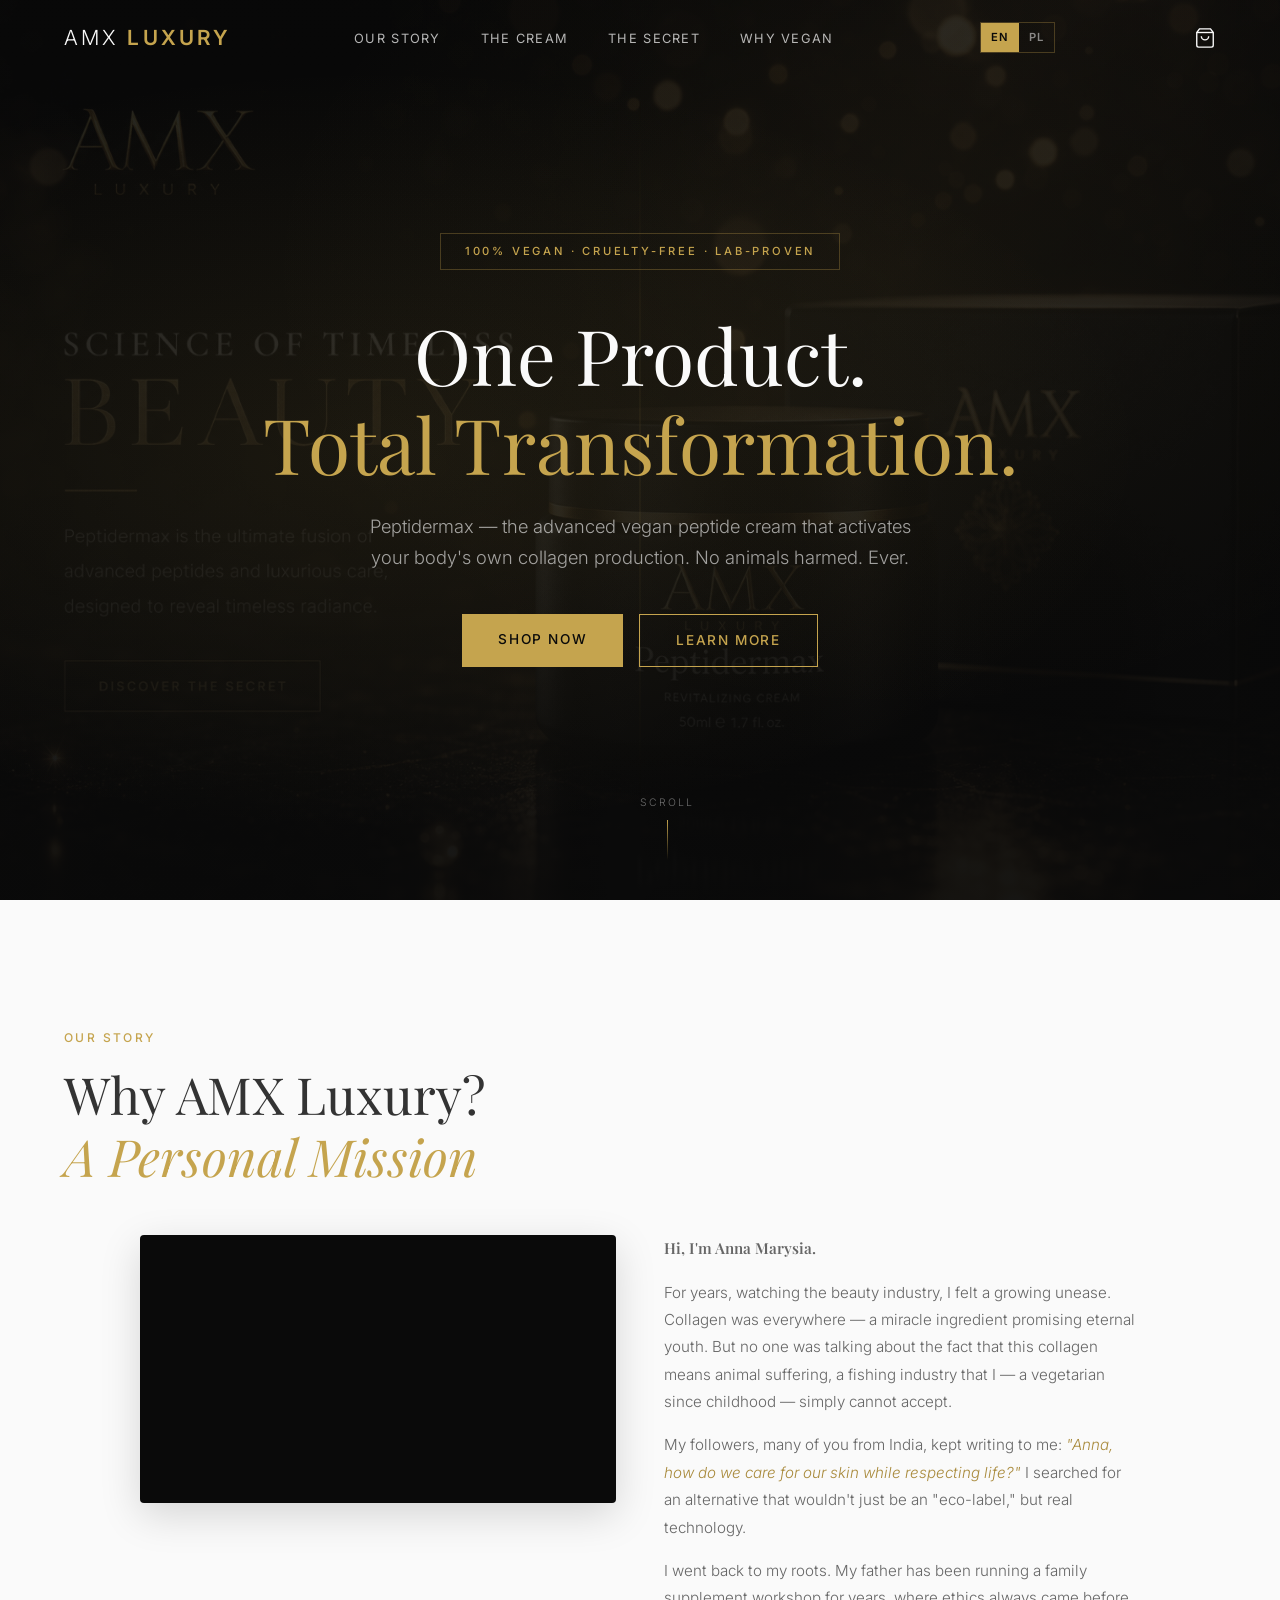
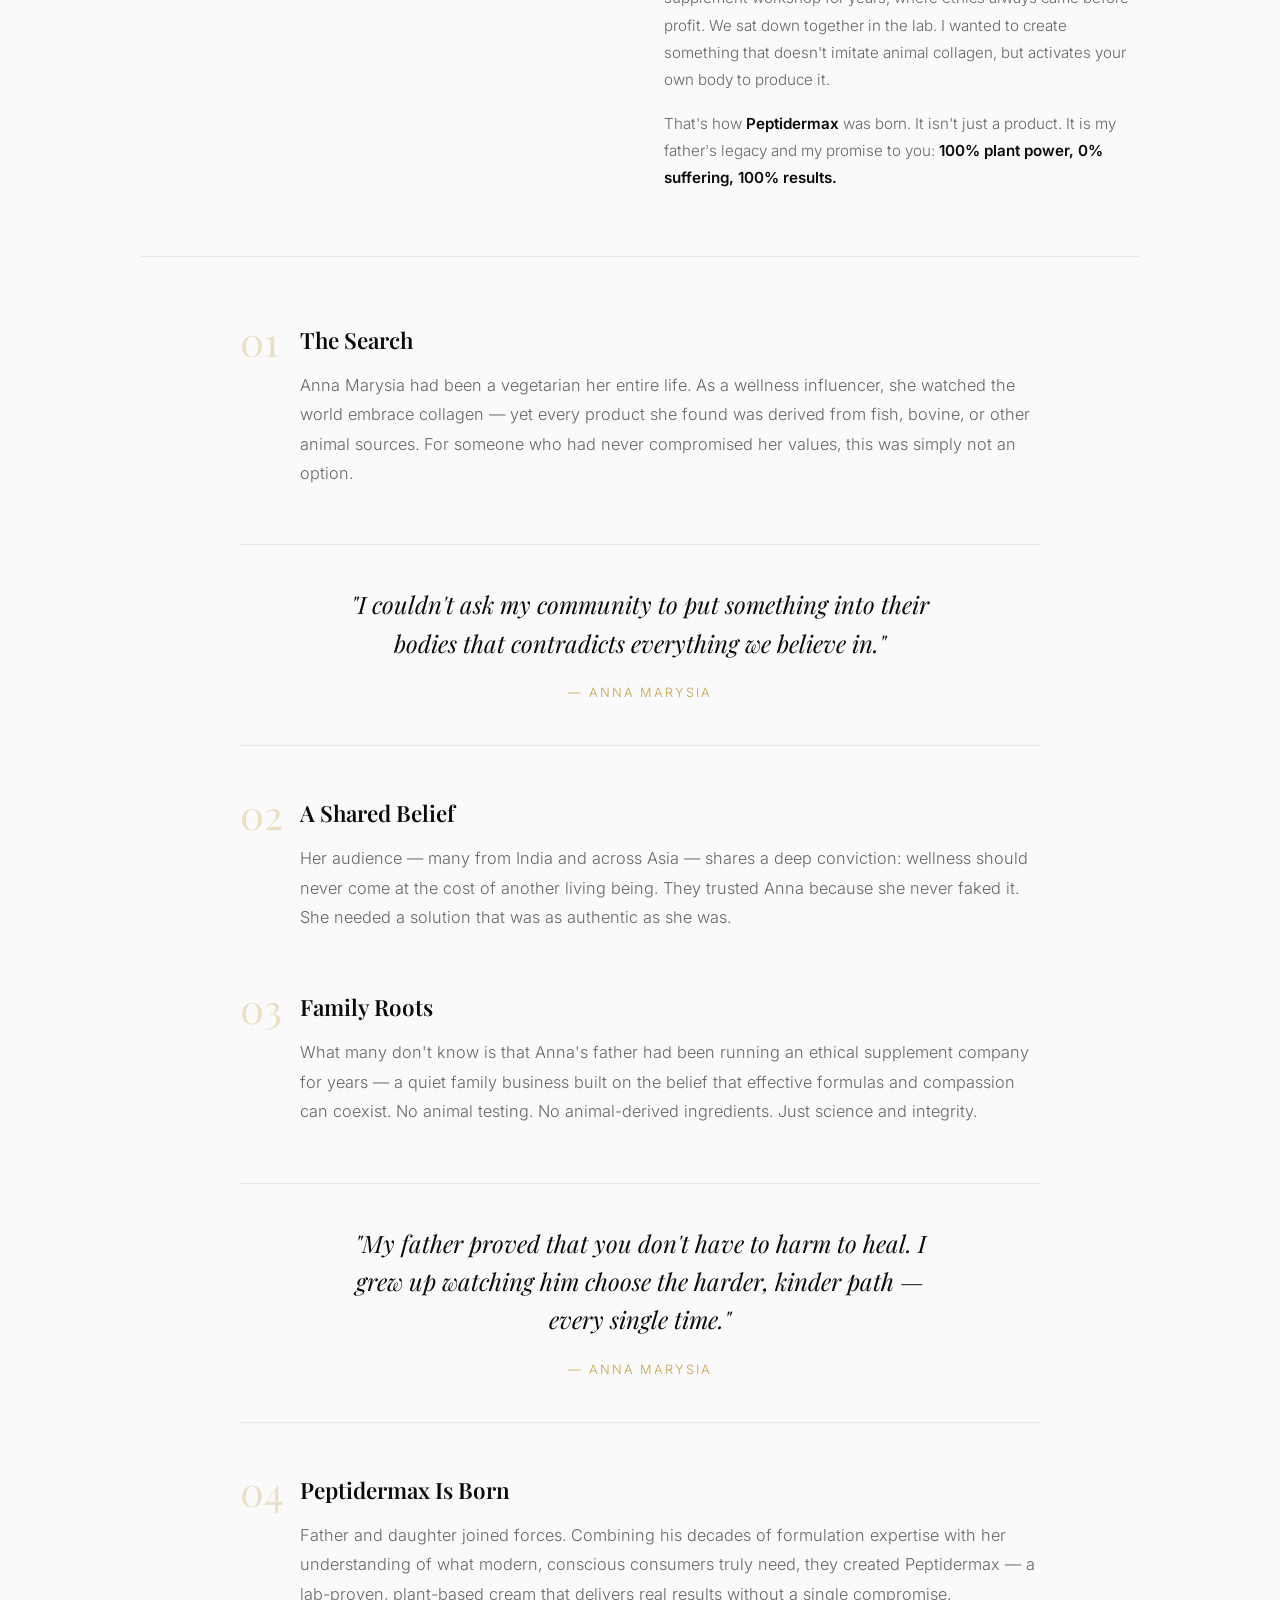
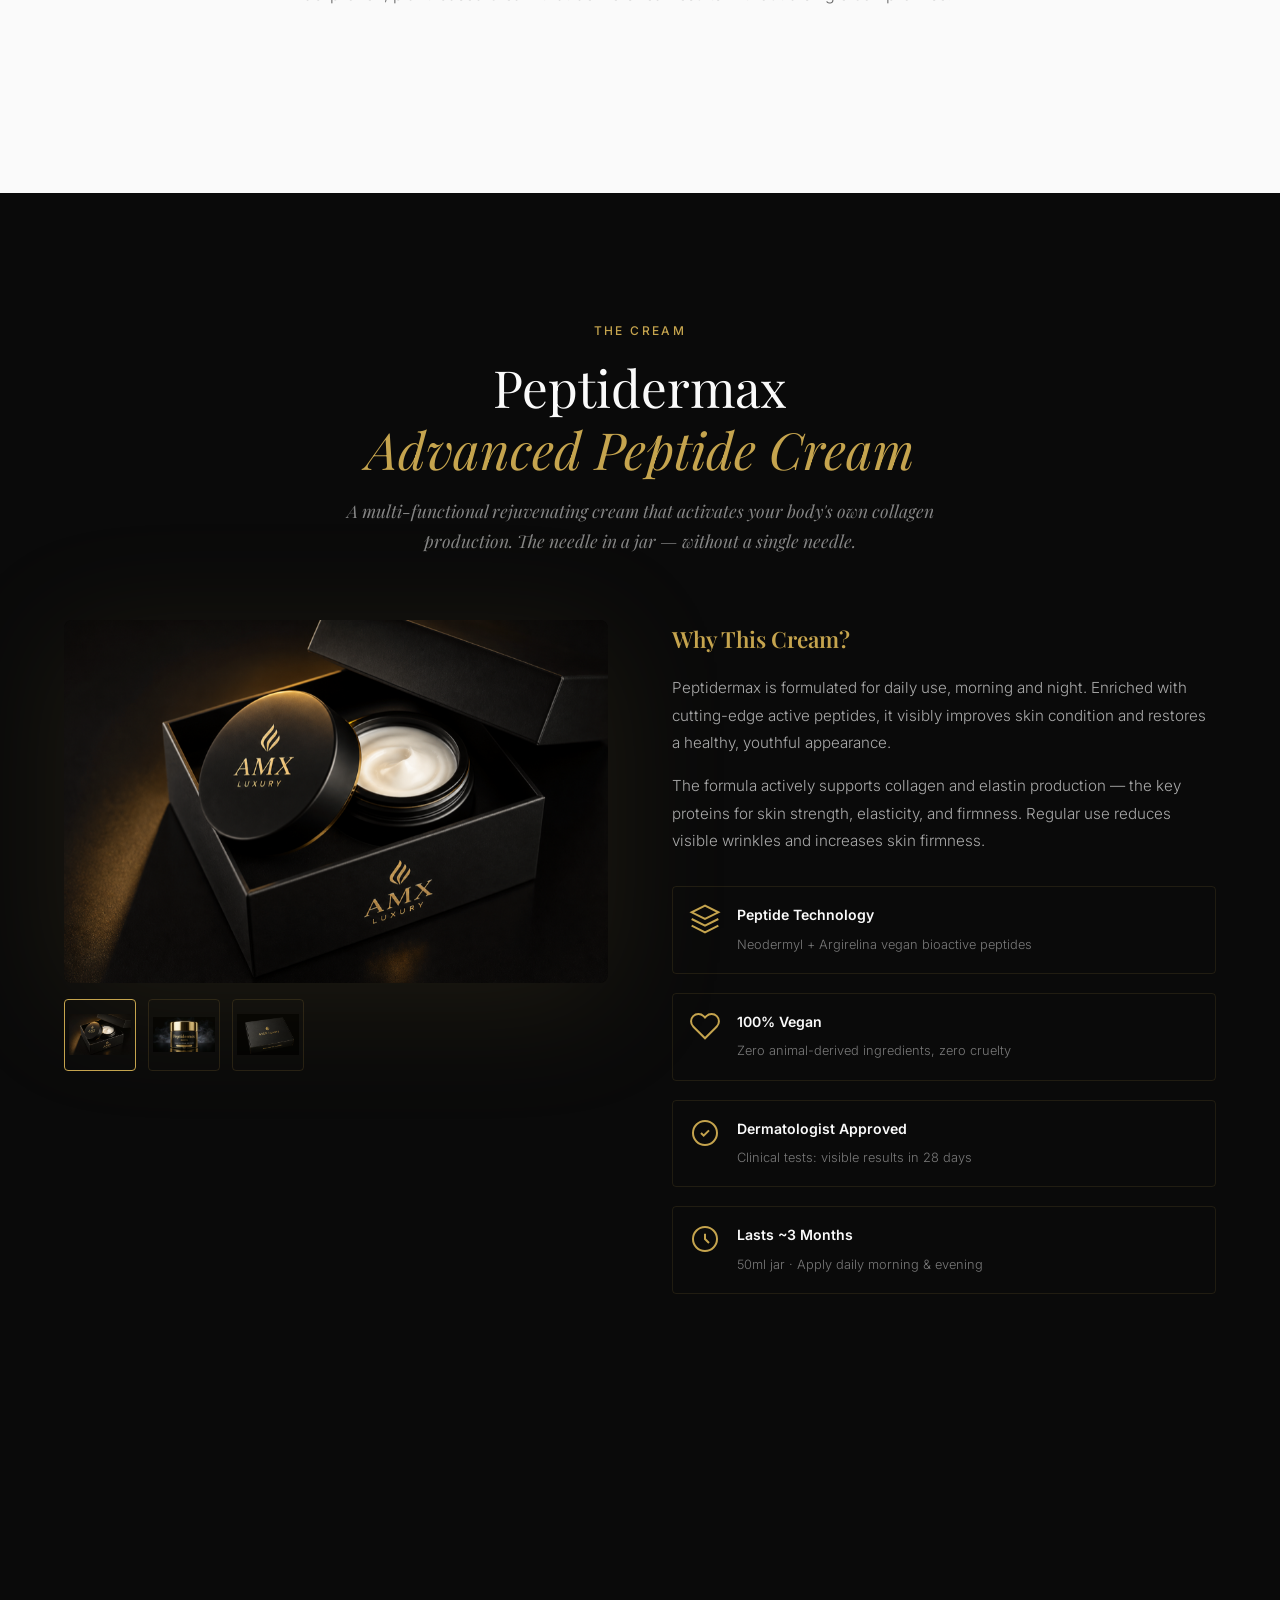
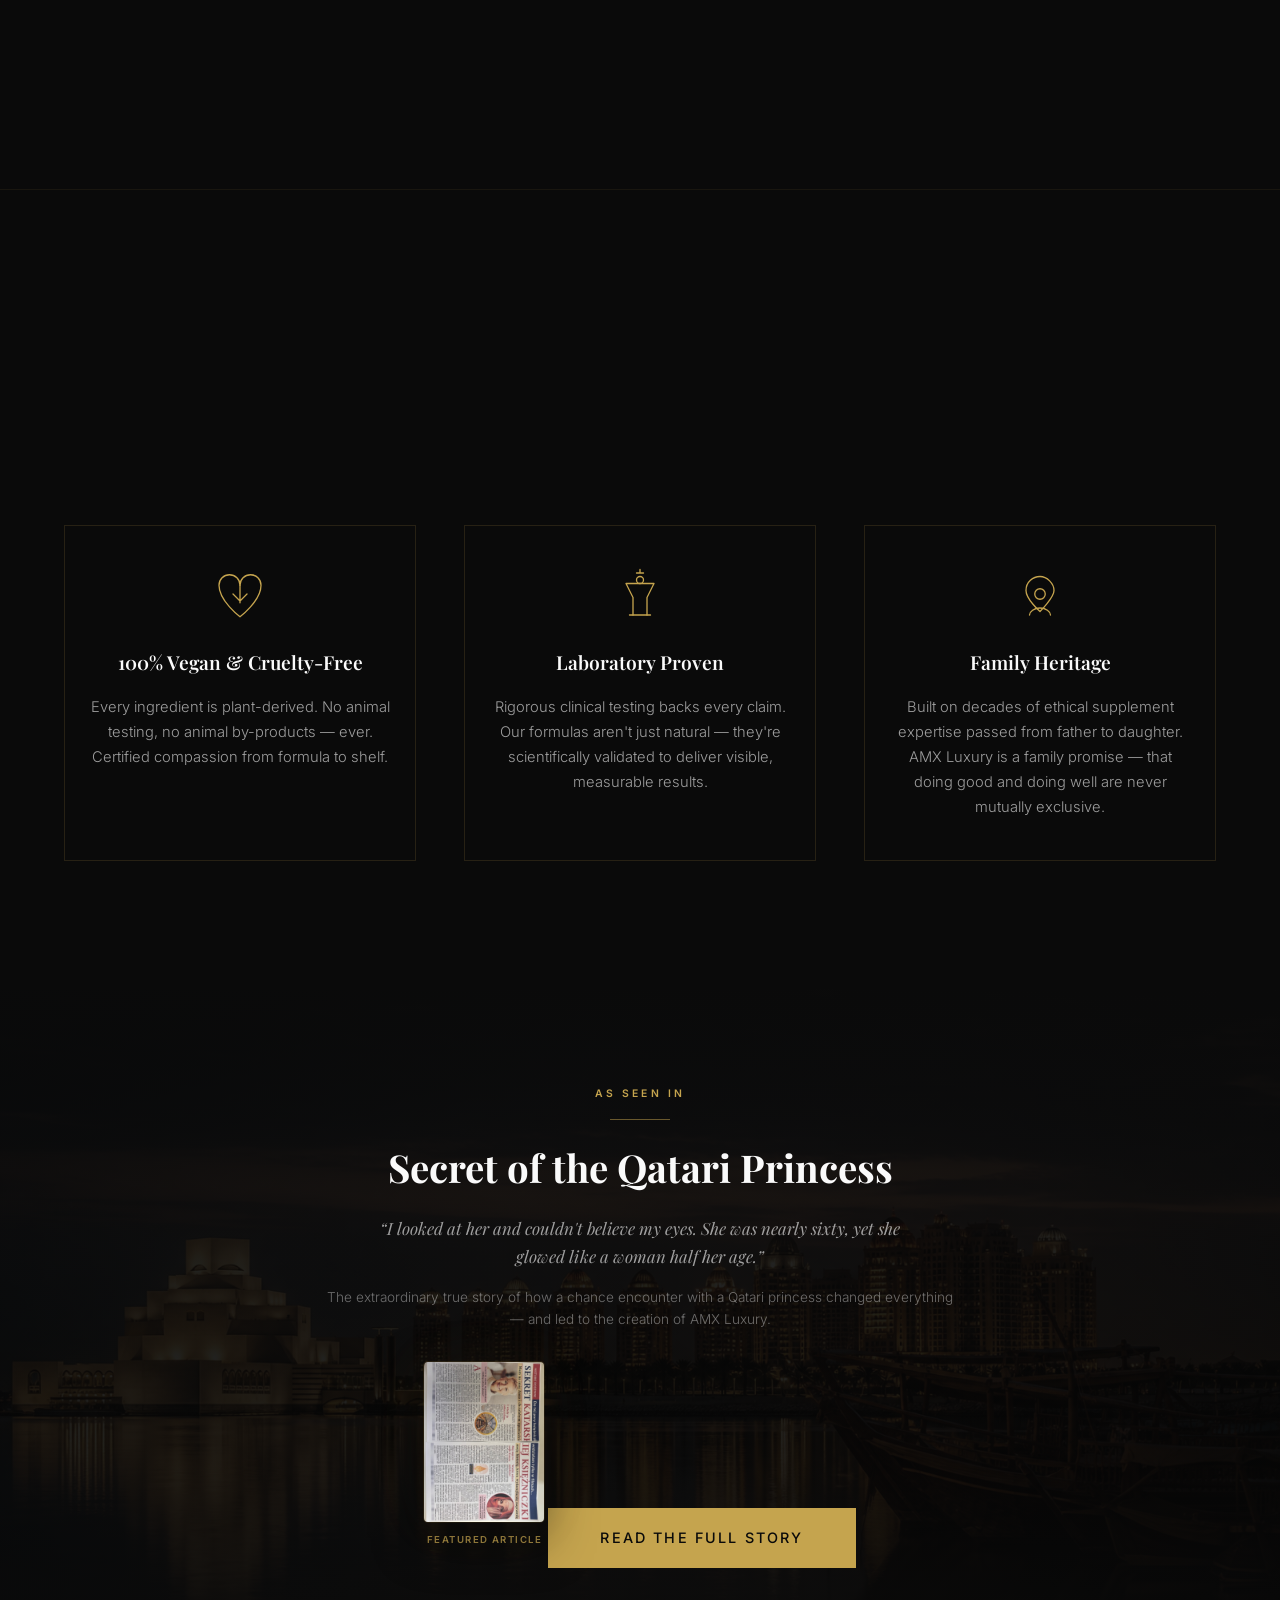
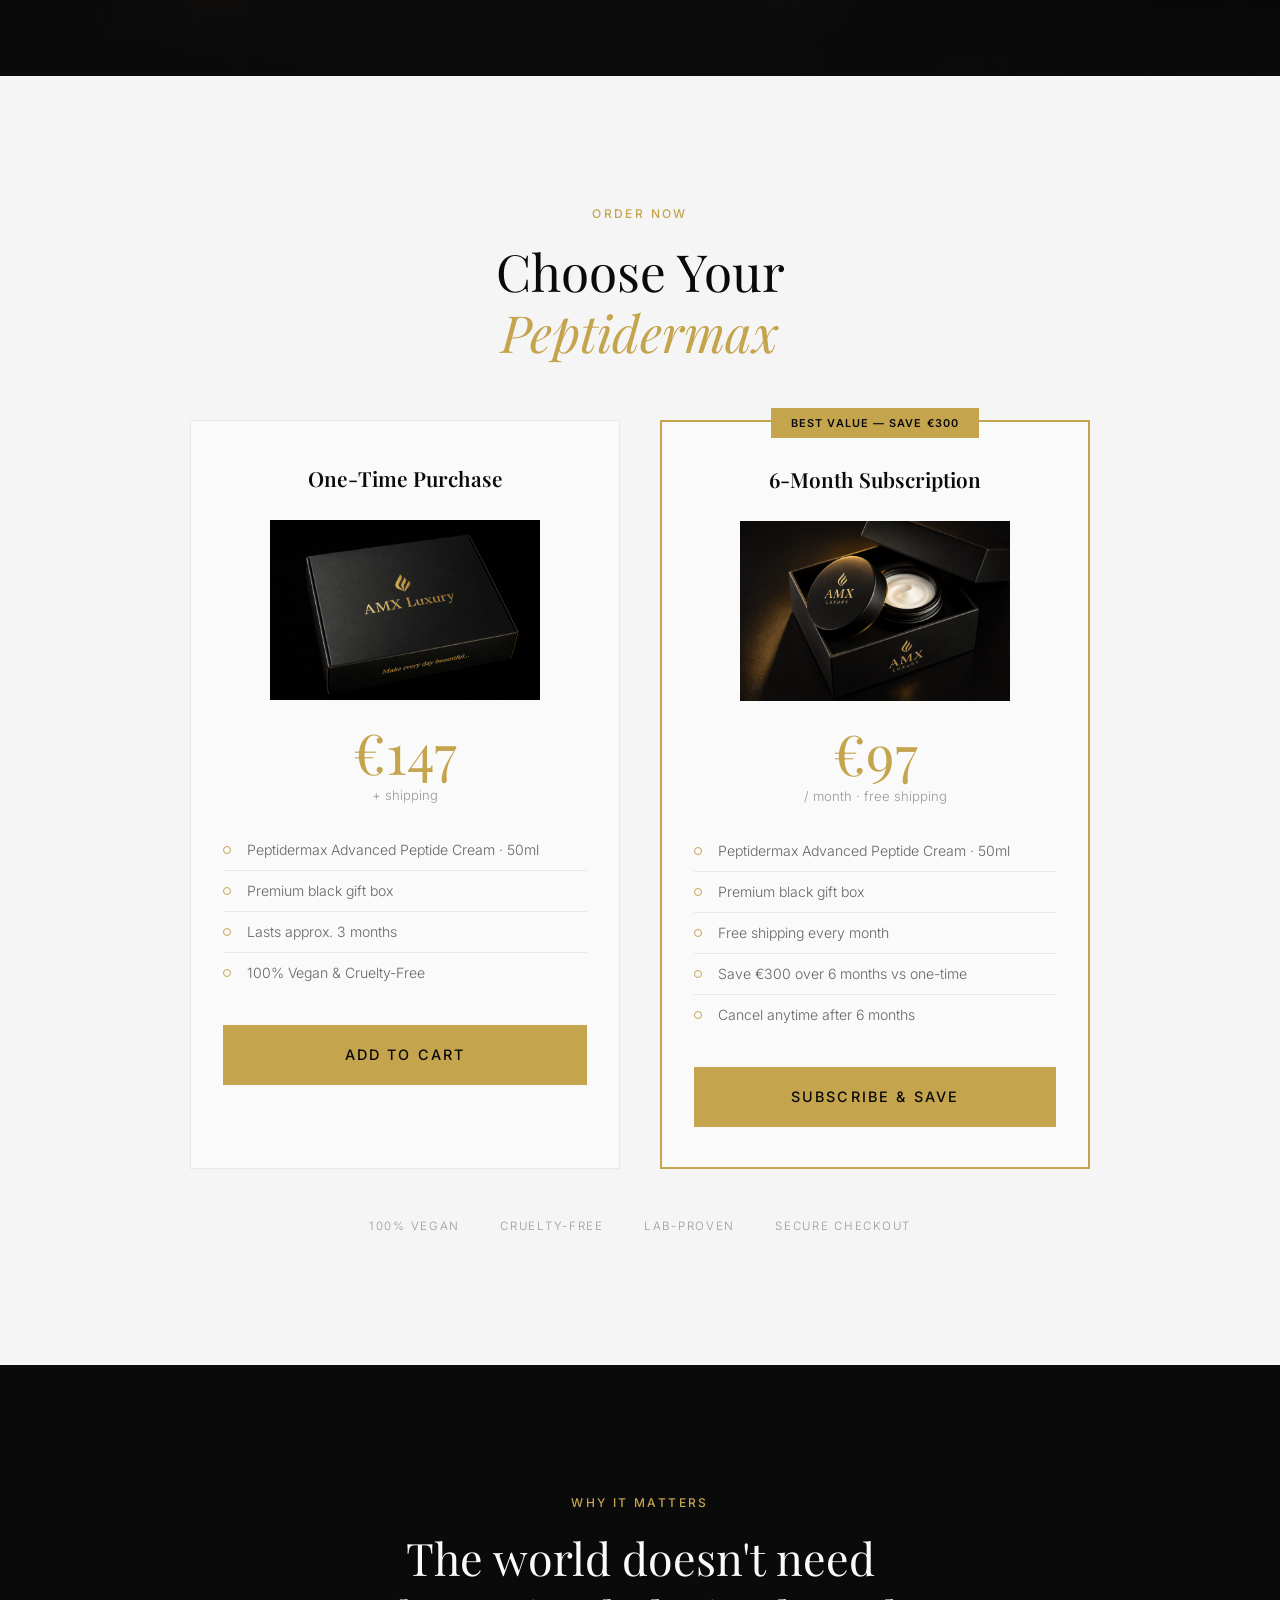
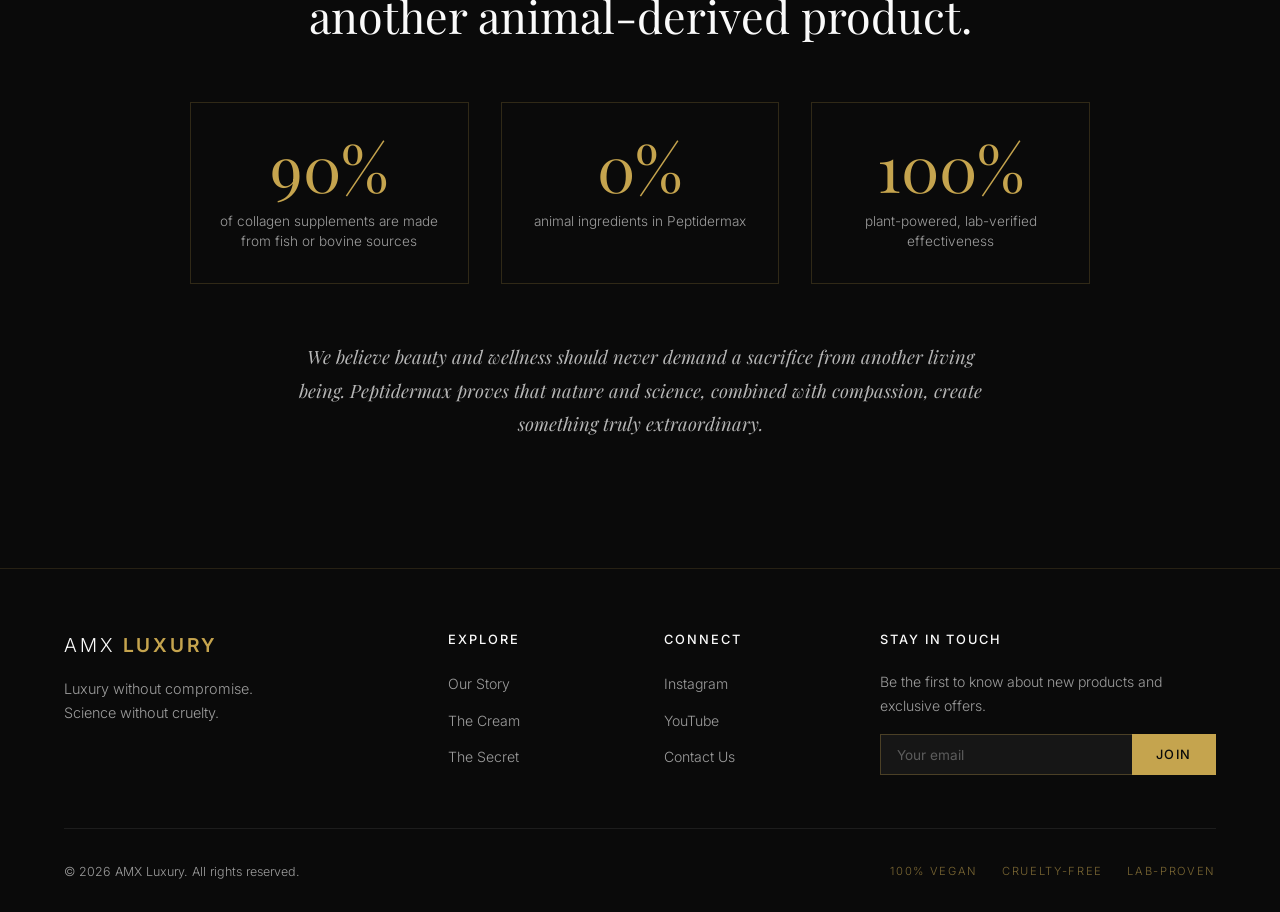
==== index.html @ e995f3c3 "Initial single-product AMX Luxury site (Peptidermax cream) Focused landing page for one unisex produ" ====
<!DOCTYPE html>
<html lang="en">
<head>
  <meta charset="UTF-8">
  <meta name="viewport" content="width=device-width, initial-scale=1.0">
  <title>AMX Luxury — Peptidermax Advanced Peptide Cream</title>
  <meta name="description" content="AMX Luxury Peptidermax: lab-proven vegan peptide cream. One product, total transformation. 100% plant power, 0% suffering.">

  <link rel="icon" type="image/png" sizes="32x32" href="images/favicon-32.png">
  <link rel="icon" type="image/png" sizes="180x180" href="images/favicon.png">
  <link rel="apple-touch-icon" sizes="180x180" href="images/favicon.png">

  <meta property="og:type" content="website">
  <meta property="og:title" content="AMX Luxury — Peptidermax Advanced Peptide Cream">
  <meta property="og:description" content="One product. Total transformation. 100% plant-powered peptide cream — born from ethics, perfected by science.">
  <meta property="og:image" content="https://science108.github.io/amx_cream/images/og-image.jpg">
  <meta property="og:image:type" content="image/jpeg">
  <meta property="og:image:width" content="1200">
  <meta property="og:image:height" content="630">
  <meta property="og:url" content="https://science108.github.io/amx_cream/">
  <meta property="og:site_name" content="AMX Luxury">

  <meta name="twitter:card" content="summary_large_image">
  <meta name="twitter:title" content="AMX Luxury — Peptidermax Advanced Peptide Cream">
  <meta name="twitter:description" content="One product. Total transformation. 100% plant-powered peptide cream.">
  <meta name="twitter:image" content="https://science108.github.io/amx_cream/images/og-image.jpg">

  <link rel="preconnect" href="https://fonts.googleapis.com">
  <link rel="preconnect" href="https://fonts.gstatic.com" crossorigin>
  <link href="https://fonts.googleapis.com/css2?family=Playfair+Display:ital,wght@0,400;0,600;0,700;1,400;1,600&family=Inter:wght@300;400;500;600&display=swap" rel="stylesheet">
  <link rel="stylesheet" href="css/style.css">
  <link rel="stylesheet" href="css/animations.css">
  <link rel="stylesheet" href="css/article.css">
  <link rel="stylesheet" href="css/cart.css">
</head>
<body>

  <!-- ========== NAVIGATION ========== -->
  <nav class="nav" id="nav">
    <div class="nav__inner">
      <a href="#hero" class="nav__logo">AMX <span>Luxury</span></a>
      <button class="nav__toggle" id="navToggle" aria-label="Toggle menu">
        <span></span><span></span><span></span>
      </button>
      <ul class="nav__links" id="navLinks">
        <li><a href="#story" data-i18n="nav.story">Our Story</a></li>
        <li><a href="#product" data-i18n="nav.product">The Cream</a></li>
        <li><a href="articles/sekret-katarskiej-ksiezniczki.html" data-i18n="nav.secret">The Secret</a></li>
        <li><a href="#vegan" data-i18n="nav.vegan">Why Vegan</a></li>
      </ul>
      <div class="lang-switch">
        <button class="lang-switch__btn lang-switch__btn--active" data-lang="en">EN</button>
        <button class="lang-switch__btn" data-lang="pl">PL</button>
      </div>
      <button class="nav__cart-btn" aria-label="Cart">
        <svg viewBox="0 0 24 24" fill="none" stroke="currentColor" stroke-width="1.5"><path d="M6 2L3 6v14a2 2 0 0 0 2 2h14a2 2 0 0 0 2-2V6l-3-4z"/><line x1="3" y1="6" x2="21" y2="6"/><path d="M16 10a4 4 0 0 1-8 0"/></svg>
        <span class="nav__cart-count">0</span>
      </button>
    </div>
  </nav>

  <!-- ========== HERO ========== -->
  <section class="hero" id="hero">
    <div class="hero__bg">
      <img src="images/hero-banner.png" alt="Peptidermax cream in luxury black box" class="hero__bg-img">
    </div>
    <div class="hero__content reveal">
      <div class="hero__badge" data-i18n="hero.badge">100% Vegan &middot; Cruelty-Free &middot; Lab-Proven</div>
      <h1 class="hero__title">
        <span class="hero__title-line" data-i18n="hero.title1">One Product.</span>
        <span class="hero__title-line" data-i18n="hero.title2">Total Transformation.</span>
      </h1>
      <p class="hero__subtitle" data-i18n="hero.subtitle">Peptidermax &mdash; the advanced vegan peptide cream that activates your body's own collagen production. No animals harmed. Ever.</p>
      <div class="hero__cta-group">
        <a href="#buy" class="btn btn--gold" data-i18n="hero.cta">Shop Now</a>
        <a href="#product" class="btn btn--outline" data-i18n="hero.cta2">Learn More</a>
      </div>
    </div>
    <div class="hero__scroll">
      <span data-i18n="hero.scroll">Scroll</span>
      <div class="hero__scroll-line"></div>
    </div>
  </section>

  <!-- ========== STORY ========== -->
  <section class="story" id="story">
    <div class="container">
      <div class="section-label reveal" data-i18n="story.label">Our Story</div>
      <h2 class="section-title reveal" data-i18n="story.title">Why AMX Luxury?<br><em>A Personal Mission</em></h2>

      <div class="story__intro reveal">
        <div class="story__video">
          <div class="story__video-wrapper">
            <iframe
              src="https://www.youtube.com/embed/h8e0dtR2c5E"
              title="Anna Marysia — Why AMX Luxury"
              frameborder="0"
              allow="accelerometer; autoplay; clipboard-write; encrypted-media; gyroscope; picture-in-picture"
              allowfullscreen
            ></iframe>
          </div>
        </div>
        <div class="story__intro-text">
          <p class="story__greeting" data-i18n="story.greeting">Hi, I'm Anna Marysia.</p>
          <p data-i18n="story.intro.p1">For years, watching the beauty industry, I felt a growing unease. Collagen was everywhere &mdash; a miracle ingredient promising eternal youth. But no one was talking about the fact that this collagen means animal suffering, a fishing industry that I &mdash; a vegetarian since childhood &mdash; simply cannot accept.</p>
          <p data-i18n="story.intro.p2">My followers, many of you from India, kept writing to me: <em>"Anna, how do we care for our skin while respecting life?"</em> I searched for an alternative that wouldn't just be an "eco-label," but real technology.</p>
          <p data-i18n="story.intro.p3">I went back to my roots. My father has been running a family supplement workshop for years, where ethics always came before profit. We sat down together in the lab. I wanted to create something that doesn't imitate animal collagen, but activates your own body to produce it.</p>
          <p data-i18n="story.intro.p4">That's how <strong>Peptidermax</strong> was born. It isn't just a product. It is my father's legacy and my promise to you: <strong>100% plant power, 0% suffering, 100% results.</strong></p>
        </div>
      </div>

      <div class="story__grid">
        <div class="story__chapter reveal">
          <span class="story__number">01</span>
          <h3 data-i18n="story.ch1.title">The Search</h3>
          <p data-i18n="story.ch1.text">Anna Marysia had been a vegetarian her entire life. As a wellness influencer, she watched the world embrace collagen &mdash; yet every product she found was derived from fish, bovine, or other animal sources. For someone who had never compromised her values, this was simply not an option.</p>
        </div>

        <div class="story__quote reveal">
          <blockquote data-i18n="story.quote1">"I couldn't ask my community to put something into their bodies that contradicts everything we believe in."</blockquote>
          <cite>&mdash; Anna Marysia</cite>
        </div>

        <div class="story__chapter reveal">
          <span class="story__number">02</span>
          <h3 data-i18n="story.ch2.title">A Shared Belief</h3>
          <p data-i18n="story.ch2.text">Her audience &mdash; many from India and across Asia &mdash; shares a deep conviction: wellness should never come at the cost of another living being. They trusted Anna because she never faked it. She needed a solution that was as authentic as she was.</p>
        </div>

        <div class="story__chapter reveal">
          <span class="story__number">03</span>
          <h3 data-i18n="story.ch3.title">Family Roots</h3>
          <p data-i18n="story.ch3.text">What many don't know is that Anna's father had been running an ethical supplement company for years &mdash; a quiet family business built on the belief that effective formulas and compassion can coexist. No animal testing. No animal-derived ingredients. Just science and integrity.</p>
        </div>

        <div class="story__quote reveal">
          <blockquote data-i18n="story.quote2">"My father proved that you don't have to harm to heal. I grew up watching him choose the harder, kinder path &mdash; every single time."</blockquote>
          <cite>&mdash; Anna Marysia</cite>
        </div>

        <div class="story__chapter reveal">
          <span class="story__number">04</span>
          <h3 data-i18n="story.ch4.title">Peptidermax Is Born</h3>
          <p data-i18n="story.ch4.text">Father and daughter joined forces. Combining his decades of formulation expertise with her understanding of what modern, conscious consumers truly need, they created Peptidermax &mdash; a lab-proven, plant-based cream that delivers real results without a single compromise.</p>
        </div>
      </div>
    </div>
  </section>

  <!-- ========== THE PRODUCT ========== -->
  <section class="product" id="product">
    <div class="container">
      <div class="product__header reveal">
        <div class="section-label" data-i18n="product.label">The Cream</div>
        <h2 class="section-title" data-i18n="product.title">Peptidermax<br><em>Advanced Peptide Cream</em></h2>
        <p class="product__subtitle" data-i18n="product.subtitle">A multi-functional rejuvenating cream that activates your body's own collagen production. The needle in a jar &mdash; without a single needle.</p>
      </div>

      <div class="product__showcase">
        <div class="product__images reveal">
          <img src="images/hero-product.png" alt="Peptidermax cream in luxury box" class="product__main-img">
          <div class="product__thumbs">
            <img src="images/hero-product.png" alt="Product in box" class="product__thumb product__thumb--active" onclick="switchProductImage(this, 'images/hero-product.png')">
            <img src="images/peptidermax-cream.png" alt="Cream jar" class="product__thumb" onclick="switchProductImage(this, 'images/peptidermax-cream.png')">
            <img src="images/product-box.png" alt="Black gift box" class="product__thumb" onclick="switchProductImage(this, 'images/product-box.png')">
          </div>
        </div>

        <div class="product__details reveal">
          <div class="product__detail-block">
            <h3 data-i18n="product.why.title">Why This Cream?</h3>
            <p data-i18n="product.why.p1">Peptidermax is formulated for daily use, morning and night. Enriched with cutting-edge active peptides, it visibly improves skin condition and restores a healthy, youthful appearance.</p>
            <p data-i18n="product.why.p2">The formula actively supports collagen and elastin production &mdash; the key proteins for skin strength, elasticity, and firmness. Regular use reduces visible wrinkles and increases skin firmness.</p>
          </div>

          <div class="product__benefits">
            <div class="product__benefit">
              <div class="product__benefit-icon">
                <svg viewBox="0 0 24 24" fill="none" stroke="currentColor" stroke-width="1.5"><path d="M12 2L2 7l10 5 10-5-10-5zM2 17l10 5 10-5M2 12l10 5 10-5"/></svg>
              </div>
              <div>
                <strong data-i18n="product.b1.title">Peptide Technology</strong>
                <span data-i18n="product.b1.text">Neodermyl + Argirelina vegan bioactive peptides</span>
              </div>
            </div>
            <div class="product__benefit">
              <div class="product__benefit-icon">
                <svg viewBox="0 0 24 24" fill="none" stroke="currentColor" stroke-width="1.5"><path d="M20.84 4.61a5.5 5.5 0 0 0-7.78 0L12 5.67l-1.06-1.06a5.5 5.5 0 0 0-7.78 7.78l1.06 1.06L12 21.23l7.78-7.78 1.06-1.06a5.5 5.5 0 0 0 0-7.78z"/></svg>
              </div>
              <div>
                <strong data-i18n="product.b2.title">100% Vegan</strong>
                <span data-i18n="product.b2.text">Zero animal-derived ingredients, zero cruelty</span>
              </div>
            </div>
            <div class="product__benefit">
              <div class="product__benefit-icon">
                <svg viewBox="0 0 24 24" fill="none" stroke="currentColor" stroke-width="1.5"><path d="M9 12l2 2 4-4m6 2a9 9 0 11-18 0 9 9 0 0118 0z"/></svg>
              </div>
              <div>
                <strong data-i18n="product.b3.title">Dermatologist Approved</strong>
                <span data-i18n="product.b3.text">Clinical tests: visible results in 28 days</span>
              </div>
            </div>
            <div class="product__benefit">
              <div class="product__benefit-icon">
                <svg viewBox="0 0 24 24" fill="none" stroke="currentColor" stroke-width="1.5"><path d="M12 8v4l3 3m6-3a9 9 0 11-18 0 9 9 0 0118 0z"/></svg>
              </div>
              <div>
                <strong data-i18n="product.b4.title">Lasts ~3 Months</strong>
                <span data-i18n="product.b4.text">50ml jar &middot; Apply daily morning &amp; evening</span>
              </div>
            </div>
          </div>
        </div>
      </div>

      <!-- Ingredients -->
      <div class="product__ingredients reveal">
        <h3 class="product__ing-title" data-i18n="product.ing.title">Key Active Ingredients</h3>
        <div class="product__ing-grid">
          <div class="product__ing-card">
            <h4>Neodermyl&reg;</h4>
            <p data-i18n="product.ing.neo">Known as the "needle in a cream" &mdash; a bioactive peptide that stimulates collagen and elastin production. A non-invasive alternative to injections with visible rejuvenation results.</p>
          </div>
          <div class="product__ing-card">
            <h4>Argirelina&reg;</h4>
            <p data-i18n="product.ing.argi">Acetyl Hexapeptide-8 &mdash; the vegan botox. Relaxes facial muscles to smooth expression lines and prevent new wrinkles.</p>
          </div>
          <div class="product__ing-card">
            <h4>Hemp Seed Oil &amp; CBD</h4>
            <p data-i18n="product.ing.hemp">Natural plant-based nourishment that deeply hydrates and supports the skin's barrier function.</p>
          </div>
        </div>
      </div>
    </div>
  </section>

  <!-- ========== VALUES ========== -->
  <section class="values" id="values">
    <div class="container">
      <div class="section-label reveal" data-i18n="values.label">Our Philosophy</div>
      <h2 class="section-title reveal" data-i18n="values.title">Three Pillars of<br><em>AMX Luxury</em></h2>

      <div class="values__grid">
        <div class="values__card reveal">
          <div class="values__icon">
            <svg viewBox="0 0 64 64" fill="none" stroke="currentColor" stroke-width="1.5" stroke-linecap="round" stroke-linejoin="round">
              <path d="M32 58S8 40 8 22a12 12 0 0 1 24 0 12 12 0 0 1 24 0c0 18-24 36-24 36Z"/>
              <path d="M32 22v20M24 32l8 8 8-8"/>
            </svg>
          </div>
          <h3 data-i18n="values.v1.title">100% Vegan &amp; Cruelty-Free</h3>
          <p data-i18n="values.v1.text">Every ingredient is plant-derived. No animal testing, no animal by-products — ever. Certified compassion from formula to shelf.</p>
        </div>

        <div class="values__card reveal">
          <div class="values__icon">
            <svg viewBox="0 0 64 64" fill="none" stroke="currentColor" stroke-width="1.5" stroke-linecap="round" stroke-linejoin="round">
              <path d="M24 56V36l-8-16h32l-8 16v20"/>
              <path d="M20 56h24"/>
              <circle cx="32" cy="16" r="4"/>
              <path d="M28 8h8M32 4v4"/>
            </svg>
          </div>
          <h3 data-i18n="values.v2.title">Laboratory Proven</h3>
          <p data-i18n="values.v2.text">Rigorous clinical testing backs every claim. Our formulas aren't just natural — they're scientifically validated to deliver visible, measurable results.</p>
        </div>

        <div class="values__card reveal">
          <div class="values__icon">
            <svg viewBox="0 0 64 64" fill="none" stroke="currentColor" stroke-width="1.5" stroke-linecap="round" stroke-linejoin="round">
              <path d="M32 12c-8 0-16 6-16 16s16 24 16 24 16-16 16-24-8-16-16-16Z"/>
              <path d="M20 56c0-4 5.4-8 12-8s12 4 12 8"/>
              <circle cx="32" cy="32" r="6"/>
            </svg>
          </div>
          <h3 data-i18n="values.v3.title">Family Heritage</h3>
          <p data-i18n="values.v3.text">Built on decades of ethical supplement expertise passed from father to daughter. AMX Luxury is a family promise — that doing good and doing well are never mutually exclusive.</p>
        </div>
      </div>
    </div>
  </section>

  <!-- ========== THE SECRET — EDITORIAL FEATURE ========== -->
  <section class="press" id="press">
    <div class="press__bg">
      <img src="images/article-hero.jpg" alt="" class="press__bg-img">
    </div>
    <div class="container">
      <div class="press__content reveal">
        <div class="press__label" data-i18n="press.label">As Seen In</div>
        <div class="press__divider"></div>
        <h3 class="press__title" data-i18n="press.title">Secret of the Qatari Princess</h3>
        <p class="press__quote" data-i18n="press.quote">&ldquo;I looked at her and couldn&rsquo;t believe my eyes. She was nearly sixty, yet she glowed like a woman half her age.&rdquo;</p>
        <p class="press__desc" data-i18n="press.desc">The extraordinary true story of how a chance encounter with a Qatari princess changed everything &mdash; and led to the creation of AMX Luxury.</p>
        <a href="articles/sekret-katarskiej-ksiezniczki.html" class="press__scan">
          <img src="images/magazine-scan.png" alt="Magazine article" class="press__scan-img">
          <span class="press__scan-badge" data-i18n="press.badge">Featured Article</span>
        </a>
        <a href="articles/sekret-katarskiej-ksiezniczki.html" class="btn btn--gold btn--lg" data-i18n="press.cta">Read the Full Story</a>
      </div>
    </div>
  </section>

  <!-- ========== BUY / PRICING ========== -->
  <section class="buy" id="buy">
    <div class="container">
      <div class="buy__header reveal">
        <div class="section-label" data-i18n="buy.label">Order Now</div>
        <h2 class="section-title" data-i18n="buy.title">Choose Your<br><em>Peptidermax</em></h2>
      </div>

      <div class="buy__grid">
        <!-- One-time -->
        <div class="buy__card reveal">
          <div class="buy__card-header">
            <h3 data-i18n="buy.onetime.title">One-Time Purchase</h3>
          </div>
          <div class="buy__card-img">
            <img src="images/product-box.png" alt="Peptidermax in gift box">
          </div>
          <div class="buy__card-price">
            <span class="buy__price">&euro;147</span>
            <span class="buy__price-sub" data-i18n="buy.onetime.note">+ shipping</span>
          </div>
          <ul class="buy__card-features">
            <li data-i18n="buy.feat.cream">Peptidermax Advanced Peptide Cream &middot; 50ml</li>
            <li data-i18n="buy.feat.box">Premium black gift box</li>
            <li data-i18n="buy.feat.3mo">Lasts approx. 3 months</li>
            <li data-i18n="buy.feat.vegan">100% Vegan &amp; Cruelty-Free</li>
          </ul>
          <button class="btn btn--gold btn--lg btn--full" data-checkout="cream-onetime" data-i18n="buy.cta.add">Add to Cart</button>
        </div>

        <!-- Subscription -->
        <div class="buy__card buy__card--highlight reveal">
          <div class="buy__card-badge" data-i18n="buy.sub.badge">Best Value &mdash; Save &euro;300</div>
          <div class="buy__card-header">
            <h3 data-i18n="buy.sub.title">6-Month Subscription</h3>
          </div>
          <div class="buy__card-img">
            <img src="images/hero-product.png" alt="Peptidermax cream">
          </div>
          <div class="buy__card-price">
            <span class="buy__price">&euro;97</span>
            <span class="buy__price-sub" data-i18n="buy.sub.note">/ month &middot; free shipping</span>
          </div>
          <ul class="buy__card-features">
            <li data-i18n="buy.feat.cream">Peptidermax Advanced Peptide Cream &middot; 50ml</li>
            <li data-i18n="buy.feat.box">Premium black gift box</li>
            <li data-i18n="buy.feat.freeship">Free shipping every month</li>
            <li data-i18n="buy.feat.save">Save &euro;300 over 6 months vs one-time</li>
            <li data-i18n="buy.feat.cancel">Cancel anytime after 6 months</li>
          </ul>
          <button class="btn btn--gold btn--lg btn--full" data-checkout="cream-sub" data-i18n="buy.cta.subscribe">Subscribe &amp; Save</button>
        </div>
      </div>

      <div class="buy__trust reveal">
        <span data-i18n="trust.vegan">100% Vegan</span>
        <span data-i18n="trust.cruelty">Cruelty-Free</span>
        <span data-i18n="trust.lab">Lab-Proven</span>
        <span data-i18n="trust.secure">Secure Checkout</span>
      </div>
    </div>
  </section>

  <!-- ========== WHY VEGAN ========== -->
  <section class="vegan" id="vegan">
    <div class="container">
      <div class="vegan__content reveal">
        <div class="section-label" data-i18n="vegan.label">Why It Matters</div>
        <h2 class="vegan__title" data-i18n="vegan.title">The world doesn't need<br>another animal-derived product.</h2>
        <div class="vegan__stats">
          <div class="vegan__stat">
            <span class="vegan__stat-number">90%</span>
            <span class="vegan__stat-label" data-i18n="vegan.stat1.label">of collagen supplements are made from fish or bovine sources</span>
          </div>
          <div class="vegan__stat">
            <span class="vegan__stat-number">0%</span>
            <span class="vegan__stat-label" data-i18n="vegan.stat2.label">animal ingredients in Peptidermax</span>
          </div>
          <div class="vegan__stat">
            <span class="vegan__stat-number">100%</span>
            <span class="vegan__stat-label" data-i18n="vegan.stat3.label">plant-powered, lab-verified effectiveness</span>
          </div>
        </div>
        <p class="vegan__statement" data-i18n="vegan.statement">We believe beauty and wellness should never demand a sacrifice from another living being. Peptidermax proves that nature and science, combined with compassion, create something truly extraordinary.</p>
      </div>
    </div>
  </section>

  <!-- ========== FOOTER ========== -->
  <footer class="footer" id="footer">
    <div class="container">
      <div class="footer__grid">
        <div class="footer__brand">
          <a href="#hero" class="footer__logo">AMX <span>Luxury</span></a>
          <p data-i18n="footer.tagline">Luxury without compromise.<br>Science without cruelty.</p>
        </div>

        <div class="footer__links">
          <h4 data-i18n="footer.explore">Explore</h4>
          <ul>
            <li><a href="#story" data-i18n="nav.story">Our Story</a></li>
            <li><a href="#product" data-i18n="nav.product">The Cream</a></li>
            <li><a href="articles/sekret-katarskiej-ksiezniczki.html" data-i18n="nav.secret">The Secret</a></li>
          </ul>
        </div>

        <div class="footer__links">
          <h4 data-i18n="footer.connect">Connect</h4>
          <ul>
            <li><a href="#">Instagram</a></li>
            <li><a href="#">YouTube</a></li>
            <li><a href="#" data-i18n="footer.contact">Contact Us</a></li>
          </ul>
        </div>

        <div class="footer__newsletter">
          <h4 data-i18n="footer.newsletter">Stay in Touch</h4>
          <p data-i18n="footer.nl.text">Be the first to know about new products and exclusive offers.</p>
          <form class="footer__form" onsubmit="return false;">
            <input type="email" placeholder="Your email" aria-label="Email address" required data-i18n-ph="footer.nl.ph">
            <button type="submit" class="btn btn--gold btn--sm" data-i18n="footer.nl.btn">Join</button>
          </form>
        </div>
      </div>

      <div class="footer__bottom">
        <p data-i18n="footer.copy">&copy; 2026 AMX Luxury. All rights reserved.</p>
        <div class="footer__badges">
          <span data-i18n="trust.vegan">Vegan</span>
          <span data-i18n="trust.cruelty">Cruelty-Free</span>
          <span data-i18n="trust.lab">Lab-Proven</span>
        </div>
      </div>
    </div>
  </footer>

  <script src="js/main.js"></script>
  <script src="js/i18n.js"></script>
  <script src="js/cart.js"></script>
</body>
</html>
---- css/style.css ----
/* ============================================================
   AMX Luxury — Peptidermax Single Product Design System
   ============================================================ */

/* ---------- Custom Properties ---------- */
:root {
  --black: #0A0A0A;
  --white: #FAFAFA;
  --gold: #C5A44E;
  --gold-light: #D4AF37;
  --gold-dark: #A8893A;
  --gray-100: #F5F5F5;
  --gray-200: #E8E8E8;
  --gray-400: #999;
  --gray-600: #666;
  --gray-800: #333;

  --font-serif: 'Playfair Display', Georgia, serif;
  --font-sans: 'Inter', -apple-system, BlinkMacSystemFont, sans-serif;

  --container: 1200px;
  --gutter: 24px;
  --section-pad: clamp(80px, 10vw, 140px);

  --ease-out: cubic-bezier(0.25, 0.46, 0.45, 0.94);
  --ease-smooth: cubic-bezier(0.22, 1, 0.36, 1);
}

/* ---------- Reset ---------- */
*, *::before, *::after { margin: 0; padding: 0; box-sizing: border-box; }
html { scroll-behavior: smooth; -webkit-font-smoothing: antialiased; }
body {
  font-family: var(--font-sans);
  font-weight: 300;
  line-height: 1.7;
  color: var(--gray-800);
  background: var(--white);
  overflow-x: hidden;
}
img { max-width: 100%; height: auto; display: block; }
a { color: inherit; text-decoration: none; }
ul { list-style: none; }
button { cursor: pointer; border: none; background: none; font: inherit; }

/* ---------- Utility ---------- */
.container {
  width: 100%;
  max-width: var(--container);
  margin: 0 auto;
  padding: 0 var(--gutter);
}

.section-label {
  font-family: var(--font-sans);
  font-weight: 500;
  font-size: 0.75rem;
  letter-spacing: 0.2em;
  text-transform: uppercase;
  color: var(--gold);
  margin-bottom: 1rem;
}

.section-title {
  font-family: var(--font-serif);
  font-weight: 400;
  font-size: clamp(2rem, 4vw, 3.2rem);
  line-height: 1.2;
  margin-bottom: 3rem;
}
.section-title em {
  font-style: italic;
  color: var(--gold);
}

/* ---------- Buttons ---------- */
.btn {
  display: inline-block;
  padding: 14px 36px;
  font-family: var(--font-sans);
  font-weight: 500;
  font-size: 0.85rem;
  letter-spacing: 0.12em;
  text-transform: uppercase;
  border-radius: 0;
  transition: all 0.4s var(--ease-out);
}

.btn--gold {
  background: var(--gold);
  color: var(--black);
}
.btn--gold:hover {
  background: var(--gold-light);
  box-shadow: 0 4px 24px rgba(197, 164, 78, 0.35);
}

.btn--outline {
  border: 1px solid var(--gold);
  color: var(--gold);
}
.btn--outline:hover {
  background: var(--gold);
  color: var(--black);
}

.btn--dark {
  background: var(--black);
  color: var(--white);
}
.btn--dark:hover {
  background: var(--gray-800);
  box-shadow: 0 4px 24px rgba(0, 0, 0, 0.25);
}

.btn--sm { padding: 10px 24px; font-size: 0.8rem; }
.btn--lg { padding: 18px 52px; font-size: 0.9rem; letter-spacing: 0.15em; }
.btn--full { display: block; width: 100%; text-align: center; }

/* ============================================================
   NAVIGATION
   ============================================================ */
.nav {
  position: fixed;
  top: 0;
  left: 0;
  width: 100%;
  z-index: 1000;
  padding: 20px 0;
  transition: all 0.4s var(--ease-out);
}
.nav--scrolled {
  background: rgba(10, 10, 10, 0.95);
  backdrop-filter: blur(12px);
  padding: 14px 0;
}

.nav__inner {
  max-width: var(--container);
  margin: 0 auto;
  padding: 0 var(--gutter);
  display: flex;
  align-items: center;
  justify-content: space-between;
}

.nav__logo {
  font-family: var(--font-sans);
  font-weight: 300;
  font-size: 1.3rem;
  letter-spacing: 0.15em;
  text-transform: uppercase;
  color: var(--white);
}
.nav__logo span {
  font-weight: 600;
  color: var(--gold);
}

.nav__links {
  display: flex;
  gap: 2.5rem;
}
.nav__links a {
  font-size: 0.8rem;
  font-weight: 400;
  letter-spacing: 0.1em;
  text-transform: uppercase;
  color: rgba(255, 255, 255, 0.7);
  position: relative;
  transition: color 0.3s;
}
.nav__links a::after {
  content: '';
  position: absolute;
  bottom: -4px;
  left: 0;
  width: 0;
  height: 1px;
  background: var(--gold);
  transition: width 0.4s var(--ease-smooth);
}
.nav__links a:hover { color: var(--white); }
.nav__links a:hover::after { width: 100%; }

.lang-switch {
  display: flex;
  gap: 0;
  margin-left: 1.5rem;
  border: 1px solid rgba(197, 164, 78, 0.3);
  overflow: hidden;
}
.lang-switch__btn {
  padding: 5px 10px;
  font-family: var(--font-sans);
  font-size: 0.7rem;
  font-weight: 600;
  letter-spacing: 0.08em;
  color: rgba(255, 255, 255, 0.5);
  background: transparent;
  border: none;
  cursor: pointer;
  transition: all 0.3s;
}
.lang-switch__btn--active {
  background: var(--gold);
  color: var(--black);
}
.lang-switch__btn:hover:not(.lang-switch__btn--active) { color: var(--white); }

.nav__toggle {
  display: none;
  flex-direction: column;
  gap: 5px;
  width: 28px;
}
.nav__toggle span {
  display: block;
  height: 1.5px;
  background: var(--white);
  transition: all 0.3s var(--ease-out);
  transform-origin: center;
}

/* ============================================================
   HERO
   ============================================================ */
.hero {
  position: relative;
  min-height: 100vh;
  display: flex;
  align-items: center;
  justify-content: center;
  text-align: center;
  background: var(--black);
  overflow: hidden;
}

.hero__bg {
  position: absolute;
  inset: 0;
  overflow: hidden;
}
.hero__bg-img {
  width: 100%;
  height: 100%;
  object-fit: cover;
  object-position: center;
  opacity: 0.3;
  filter: brightness(0.6) saturate(0.8);
}
.hero__bg::after {
  content: '';
  position: absolute;
  inset: 0;
  background:
    radial-gradient(ellipse at 30% 50%, rgba(197, 164, 78, 0.1) 0%, transparent 60%),
    radial-gradient(ellipse at 70% 30%, rgba(197, 164, 78, 0.06) 0%, transparent 50%),
    linear-gradient(to bottom, rgba(10, 10, 10, 0.3) 0%, rgba(10, 10, 10, 0.7) 100%);
}

.hero__content {
  position: relative;
  z-index: 2;
  padding: 0 var(--gutter);
}
.hero__badge {
  display: inline-block;
  font-size: 0.7rem;
  font-weight: 500;
  letter-spacing: 0.25em;
  text-transform: uppercase;
  color: var(--gold);
  border: 1px solid rgba(197, 164, 78, 0.3);
  padding: 8px 24px;
  margin-bottom: 2.5rem;
}
.hero__title {
  font-family: var(--font-serif);
  font-weight: 400;
  font-size: clamp(2.4rem, 6vw, 5rem);
  line-height: 1.15;
  color: var(--white);
  margin-bottom: 1.5rem;
}
.hero__title-line { display: block; }
.hero__title-line:last-child { color: var(--gold); }
.hero__subtitle {
  font-size: clamp(1rem, 1.5vw, 1.15rem);
  color: rgba(255, 255, 255, 0.6);
  max-width: 560px;
  margin: 0 auto 2.5rem;
}
.hero__cta-group {
  display: flex;
  gap: 1rem;
  justify-content: center;
  flex-wrap: wrap;
}
.hero__scroll {
  position: absolute;
  bottom: 40px;
  left: 50%;
  transform: translateX(-50%);
  display: flex;
  flex-direction: column;
  align-items: center;
  gap: 8px;
  color: rgba(255, 255, 255, 0.4);
  font-size: 0.65rem;
  letter-spacing: 0.2em;
  text-transform: uppercase;
}
.hero__scroll-line {
  width: 1px;
  height: 40px;
  background: linear-gradient(to bottom, var(--gold), transparent);
  animation: scrollPulse 2s ease-in-out infinite;
}
@keyframes scrollPulse {
  0%, 100% { opacity: 0.3; transform: scaleY(0.6); }
  50% { opacity: 1; transform: scaleY(1); }
}

/* ============================================================
   STORY
   ============================================================ */
.story {
  padding: var(--section-pad) 0;
  background: var(--white);
}

.story__intro {
  display: grid;
  grid-template-columns: 1fr 1fr;
  gap: 3rem;
  align-items: start;
  max-width: 1000px;
  margin: 0 auto 4rem;
  padding-bottom: 4rem;
  border-bottom: 1px solid var(--gray-200);
}

.story__video { width: 100%; }
.story__video-wrapper {
  position: relative;
  width: 100%;
  padding-bottom: 56.25%;
  height: 0;
  background: var(--black);
  overflow: hidden;
  border-radius: 4px;
  box-shadow: 0 12px 40px rgba(0, 0, 0, 0.15);
}
.story__video-wrapper iframe {
  position: absolute;
  top: 0;
  left: 0;
  width: 100%;
  height: 100%;
  border: 0;
}

.story__greeting {
  font-family: var(--font-serif);
  font-size: 1.5rem;
  font-weight: 600;
  color: var(--black);
  margin-bottom: 1rem;
}
.story__intro-text p {
  color: var(--gray-600);
  font-size: 0.95rem;
  line-height: 1.8;
  margin-bottom: 1rem;
}
.story__intro-text p:last-child { margin-bottom: 0; }
.story__intro-text em { color: var(--gold-dark); font-style: italic; }
.story__intro-text strong { color: var(--black); font-weight: 600; }

.story__grid { max-width: 800px; margin: 0 auto; }
.story__chapter {
  margin-bottom: 3.5rem;
  position: relative;
  padding-left: 60px;
}
.story__number {
  position: absolute;
  left: 0;
  top: 0;
  font-family: var(--font-serif);
  font-size: 2.5rem;
  font-weight: 400;
  color: var(--gold);
  opacity: 0.3;
  line-height: 1;
}
.story__chapter h3 {
  font-family: var(--font-serif);
  font-weight: 600;
  font-size: 1.4rem;
  margin-bottom: 0.75rem;
  color: var(--black);
}
.story__chapter p {
  color: var(--gray-600);
  font-size: 1.02rem;
  line-height: 1.8;
}
.story__quote {
  margin: 3rem 0;
  padding: 2.5rem 0;
  border-top: 1px solid var(--gray-200);
  border-bottom: 1px solid var(--gray-200);
  text-align: center;
}
.story__quote blockquote {
  font-family: var(--font-serif);
  font-style: italic;
  font-size: clamp(1.1rem, 2vw, 1.5rem);
  color: var(--black);
  line-height: 1.6;
  max-width: 600px;
  margin: 0 auto 1rem;
}
.story__quote cite {
  font-family: var(--font-sans);
  font-style: normal;
  font-size: 0.8rem;
  letter-spacing: 0.15em;
  text-transform: uppercase;
  color: var(--gold);
}

/* ============================================================
   PRODUCT SECTION
   ============================================================ */
.product {
  padding: var(--section-pad) 0;
  background: var(--black);
  color: var(--white);
}
.product__header {
  text-align: center;
  margin-bottom: 4rem;
}
.product__subtitle {
  font-family: var(--font-serif);
  font-style: italic;
  font-size: 1.1rem;
  color: rgba(255, 255, 255, 0.5);
  max-width: 600px;
  margin: -2rem auto 0;
}

.product__showcase {
  display: grid;
  grid-template-columns: 1fr 1fr;
  gap: 4rem;
  align-items: start;
  margin-bottom: 5rem;
}

.product__main-img {
  border-radius: 8px;
  filter: drop-shadow(0 20px 60px rgba(197, 164, 78, 0.1));
  transition: transform 0.6s var(--ease-smooth);
}
.product__main-img:hover { transform: scale(1.02); }

.product__thumbs {
  display: flex;
  gap: 0.75rem;
  margin-top: 1rem;
}
.product__thumb {
  width: 72px;
  height: 72px;
  object-fit: contain;
  border: 1px solid rgba(197, 164, 78, 0.15);
  border-radius: 4px;
  padding: 4px;
  cursor: pointer;
  transition: border-color 0.3s;
}
.product__thumb--active,
.product__thumb:hover {
  border-color: var(--gold);
}

.product__detail-block h3 {
  font-family: var(--font-serif);
  font-size: 1.4rem;
  font-weight: 600;
  margin-bottom: 1rem;
  color: var(--gold);
}
.product__detail-block p {
  font-size: 0.95rem;
  line-height: 1.8;
  color: rgba(255, 255, 255, 0.65);
  margin-bottom: 1rem;
}

.product__benefits {
  display: flex;
  flex-direction: column;
  gap: 1.2rem;
  margin-top: 2rem;
}
.product__benefit {
  display: flex;
  gap: 1rem;
  align-items: flex-start;
  padding: 1rem;
  border: 1px solid rgba(197, 164, 78, 0.12);
  border-radius: 4px;
  transition: border-color 0.3s;
}
.product__benefit:hover { border-color: rgba(197, 164, 78, 0.4); }
.product__benefit-icon {
  width: 32px;
  height: 32px;
  color: var(--gold);
  flex-shrink: 0;
}
.product__benefit-icon svg { width: 100%; height: 100%; }
.product__benefit strong {
  display: block;
  font-size: 0.88rem;
  font-weight: 600;
  color: var(--white);
  margin-bottom: 0.15rem;
}
.product__benefit span {
  font-size: 0.8rem;
  color: rgba(255, 255, 255, 0.45);
}

/* -- Ingredients -- */
.product__ingredients {
  text-align: center;
}
.product__ing-title {
  font-family: var(--font-serif);
  font-size: 1.6rem;
  font-weight: 600;
  margin-bottom: 2.5rem;
}
.product__ing-grid {
  display: grid;
  grid-template-columns: repeat(3, 1fr);
  gap: 2rem;
}
.product__ing-card {
  padding: 2rem 1.5rem;
  border: 1px solid rgba(197, 164, 78, 0.15);
  text-align: left;
  transition: border-color 0.3s, transform 0.3s;
}
.product__ing-card:hover {
  border-color: rgba(197, 164, 78, 0.4);
  transform: translateY(-2px);
}
.product__ing-card h4 {
  font-family: var(--font-serif);
  font-size: 1.1rem;
  color: var(--gold);
  margin-bottom: 0.75rem;
}
.product__ing-card p {
  font-size: 0.88rem;
  color: rgba(255, 255, 255, 0.55);
  line-height: 1.7;
}

/* ============================================================
   VALUES
   ============================================================ */
.values {
  padding: var(--section-pad) 0;
  background: var(--black);
  color: var(--white);
  border-top: 1px solid rgba(197, 164, 78, 0.08);
}
.values .section-title { text-align: center; }
.values .section-label { text-align: center; }

.values__grid {
  display: grid;
  grid-template-columns: repeat(3, 1fr);
  gap: 3rem;
}
.values__card {
  text-align: center;
  padding: 2.5rem 1.5rem;
  border: 1px solid rgba(197, 164, 78, 0.15);
  transition: border-color 0.4s, transform 0.4s var(--ease-smooth), box-shadow 0.4s;
}
.values__card:hover {
  border-color: rgba(197, 164, 78, 0.5);
  transform: translateY(-4px);
  box-shadow: 0 12px 40px rgba(197, 164, 78, 0.08);
}
.values__icon {
  width: 56px;
  height: 56px;
  margin: 0 auto 1.5rem;
  color: var(--gold);
}
.values__icon svg { width: 100%; height: 100%; }
.values__card h3 {
  font-family: var(--font-serif);
  font-weight: 600;
  font-size: 1.2rem;
  margin-bottom: 1rem;
}
.values__card p {
  font-size: 0.92rem;
  color: rgba(255, 255, 255, 0.6);
  line-height: 1.7;
}

/* ============================================================
   BUY / PRICING SECTION
   ============================================================ */
.buy {
  padding: var(--section-pad) 0;
  background: var(--gray-100);
  color: var(--black);
}
.buy__header {
  text-align: center;
  margin-bottom: 3.5rem;
}

.buy__grid {
  display: grid;
  grid-template-columns: 1fr 1fr;
  gap: 2.5rem;
  max-width: 900px;
  margin: 0 auto;
}

.buy__card {
  background: var(--white);
  padding: 2.5rem 2rem;
  border: 1px solid var(--gray-200);
  text-align: center;
  position: relative;
  transition: box-shadow 0.4s, transform 0.4s;
}
.buy__card:hover {
  box-shadow: 0 12px 40px rgba(0, 0, 0, 0.08);
  transform: translateY(-2px);
}

.buy__card--highlight {
  border: 2px solid var(--gold);
  background: var(--white);
}
.buy__card-badge {
  position: absolute;
  top: -14px;
  left: 50%;
  transform: translateX(-50%);
  background: var(--gold);
  color: var(--black);
  font-size: 0.68rem;
  font-weight: 600;
  letter-spacing: 0.1em;
  text-transform: uppercase;
  padding: 6px 20px;
  white-space: nowrap;
}

.buy__card-header h3 {
  font-family: var(--font-serif);
  font-size: 1.3rem;
  font-weight: 600;
  margin-bottom: 1.5rem;
}

.buy__card-img {
  margin-bottom: 1.5rem;
}
.buy__card-img img {
  height: 180px;
  width: auto;
  object-fit: contain;
  margin: 0 auto;
}

.buy__card-price {
  margin-bottom: 1.5rem;
}
.buy__price {
  display: block;
  font-family: var(--font-serif);
  font-size: clamp(2.5rem, 5vw, 3.5rem);
  font-weight: 400;
  color: var(--gold);
  line-height: 1;
}
.buy__price-sub {
  display: block;
  font-size: 0.82rem;
  color: var(--gray-400);
  margin-top: 0.25rem;
}

.buy__card-features {
  text-align: left;
  margin: 0 0 2rem;
  padding: 0;
}
.buy__card-features li {
  padding: 8px 0;
  font-size: 0.88rem;
  color: var(--gray-600);
  border-bottom: 1px solid var(--gray-200);
  padding-left: 24px;
  position: relative;
}
.buy__card-features li::before {
  content: '';
  position: absolute;
  left: 0;
  top: 50%;
  width: 8px;
  height: 8px;
  border: 1.5px solid var(--gold);
  border-radius: 50%;
  transform: translateY(-50%);
}
.buy__card-features li:last-child { border-bottom: none; }

.buy__trust {
  display: flex;
  justify-content: center;
  gap: 2.5rem;
  margin-top: 3rem;
  flex-wrap: wrap;
}
.buy__trust span {
  font-size: 0.72rem;
  letter-spacing: 0.15em;
  text-transform: uppercase;
  color: var(--gray-400);
}

/* ============================================================
   VEGAN SECTION
   ============================================================ */
.vegan {
  padding: var(--section-pad) 0;
  background: var(--black);
  color: var(--white);
  text-align: center;
}
.vegan__content { max-width: 900px; margin: 0 auto; }
.vegan__title {
  font-family: var(--font-serif);
  font-weight: 400;
  font-size: clamp(1.8rem, 3.5vw, 2.8rem);
  line-height: 1.3;
  margin-bottom: 3.5rem;
}
.vegan__stats {
  display: grid;
  grid-template-columns: repeat(3, 1fr);
  gap: 2rem;
  margin-bottom: 3.5rem;
}
.vegan__stat {
  padding: 2rem 1rem;
  border: 1px solid rgba(197, 164, 78, 0.2);
}
.vegan__stat-number {
  display: block;
  font-family: var(--font-serif);
  font-size: clamp(2.5rem, 5vw, 4rem);
  font-weight: 400;
  color: var(--gold);
  line-height: 1;
  margin-bottom: 0.75rem;
}
.vegan__stat-label {
  display: block;
  font-size: 0.85rem;
  color: rgba(255, 255, 255, 0.6);
  line-height: 1.5;
}
.vegan__statement {
  font-family: var(--font-serif);
  font-style: italic;
  font-size: 1.15rem;
  color: rgba(255, 255, 255, 0.7);
  line-height: 1.8;
  max-width: 700px;
  margin: 0 auto;
}

/* ============================================================
   FOOTER
   ============================================================ */
.footer {
  padding: 60px 0 30px;
  background: var(--black);
  color: rgba(255, 255, 255, 0.6);
  border-top: 1px solid rgba(197, 164, 78, 0.15);
}
.footer__grid {
  display: grid;
  grid-template-columns: 2fr 1fr 1fr 2fr;
  gap: 3rem;
  margin-bottom: 3rem;
}
.footer__logo {
  font-family: var(--font-sans);
  font-weight: 300;
  font-size: 1.2rem;
  letter-spacing: 0.15em;
  text-transform: uppercase;
  color: var(--white);
  display: inline-block;
  margin-bottom: 1rem;
}
.footer__logo span { font-weight: 600; color: var(--gold); }
.footer__brand p { font-size: 0.9rem; line-height: 1.6; }
.footer__links h4,
.footer__newsletter h4 {
  font-family: var(--font-sans);
  font-weight: 500;
  font-size: 0.8rem;
  letter-spacing: 0.15em;
  text-transform: uppercase;
  color: var(--white);
  margin-bottom: 1.2rem;
}
.footer__links li { margin-bottom: 0.6rem; }
.footer__links a { font-size: 0.88rem; transition: color 0.3s; }
.footer__links a:hover { color: var(--gold); }
.footer__newsletter p { font-size: 0.88rem; margin-bottom: 1rem; }
.footer__form { display: flex; gap: 0; }
.footer__form input {
  flex: 1;
  padding: 10px 16px;
  font-family: var(--font-sans);
  font-size: 0.85rem;
  background: rgba(255, 255, 255, 0.05);
  border: 1px solid rgba(197, 164, 78, 0.3);
  border-right: none;
  color: var(--white);
  outline: none;
  transition: border-color 0.3s;
}
.footer__form input::placeholder { color: rgba(255, 255, 255, 0.3); }
.footer__form input:focus { border-color: var(--gold); box-shadow: 0 0 0 1px var(--gold), 0 0 20px rgba(197, 164, 78, 0.1); }
.footer__bottom {
  display: flex;
  justify-content: space-between;
  align-items: center;
  padding-top: 2rem;
  border-top: 1px solid rgba(255, 255, 255, 0.08);
  font-size: 0.78rem;
}
.footer__badges { display: flex; gap: 1.5rem; }
.footer__badges span {
  font-size: 0.7rem;
  letter-spacing: 0.15em;
  text-transform: uppercase;
  color: var(--gold);
  opacity: 0.6;
}

/* ============================================================
   RESPONSIVE
   ============================================================ */
@media (max-width: 1024px) {
  .story__intro { grid-template-columns: 1fr; gap: 2rem; }
  .product__showcase { grid-template-columns: 1fr; gap: 2rem; }
  .product__ing-grid { grid-template-columns: 1fr; }
  .buy__grid { grid-template-columns: 1fr; max-width: 480px; }
  .footer__grid { grid-template-columns: 1fr 1fr; gap: 2rem; }
}

@media (max-width: 768px) {
  :root { --gutter: 20px; }

  .nav__links {
    display: none;
    position: absolute;
    top: 100%;
    left: 0;
    width: 100%;
    background: rgba(10, 10, 10, 0.98);
    backdrop-filter: blur(12px);
    flex-direction: column;
    padding: 1.5rem var(--gutter);
    gap: 1.2rem;
  }
  .nav__links--open { display: flex; }
  .nav__toggle { display: flex; }
  .lang-switch { margin-left: auto; margin-right: 1rem; }
  .nav__toggle--active span:nth-child(1) { transform: rotate(45deg) translate(5px, 5px); }
  .nav__toggle--active span:nth-child(2) { opacity: 0; }
  .nav__toggle--active span:nth-child(3) { transform: rotate(-45deg) translate(5px, -5px); }

  .hero__cta-group { flex-direction: column; align-items: center; }
  .values__grid { grid-template-columns: 1fr; gap: 2rem; }
  .story__chapter { padding-left: 48px; }
  .vegan__stats { grid-template-columns: 1fr; gap: 1.5rem; }
  .footer__grid { grid-template-columns: 1fr; gap: 2rem; }
  .footer__bottom { flex-direction: column; gap: 1rem; text-align: center; }
}
---- css/animations.css ----
/* ============================================================
   AMX Luxury — Scroll Animations & Transitions
   ============================================================ */

/* ---------- Reveal on scroll ---------- */
.reveal {
  opacity: 0;
  transform: translateY(32px);
  transition:
    opacity 0.8s cubic-bezier(0.22, 1, 0.36, 1),
    transform 0.8s cubic-bezier(0.22, 1, 0.36, 1);
}
.reveal--visible {
  opacity: 1;
  transform: translateY(0);
}

/* Staggered children */
.story__grid .reveal:nth-child(1) { transition-delay: 0s; }
.story__grid .reveal:nth-child(2) { transition-delay: 0.08s; }
.story__grid .reveal:nth-child(3) { transition-delay: 0.16s; }
.story__grid .reveal:nth-child(4) { transition-delay: 0.24s; }
.story__grid .reveal:nth-child(5) { transition-delay: 0.32s; }
.story__grid .reveal:nth-child(6) { transition-delay: 0.40s; }

.values__grid .reveal:nth-child(1) { transition-delay: 0s; }
.values__grid .reveal:nth-child(2) { transition-delay: 0.12s; }
.values__grid .reveal:nth-child(3) { transition-delay: 0.24s; }

.product__ing-grid .product__ing-card:nth-child(1) { transition-delay: 0s; }
.product__ing-grid .product__ing-card:nth-child(2) { transition-delay: 0.1s; }
.product__ing-grid .product__ing-card:nth-child(3) { transition-delay: 0.2s; }

.buy__grid .reveal:nth-child(1) { transition-delay: 0s; }
.buy__grid .reveal:nth-child(2) { transition-delay: 0.15s; }

/* ---------- Hero entrance ---------- */
.hero__badge {
  opacity: 0;
  transform: translateY(20px);
  animation: heroFadeUp 1s 0.3s cubic-bezier(0.22, 1, 0.36, 1) forwards;
}
.hero__title {
  opacity: 0;
  transform: translateY(24px);
  animation: heroFadeUp 1s 0.5s cubic-bezier(0.22, 1, 0.36, 1) forwards;
}
.hero__subtitle {
  opacity: 0;
  transform: translateY(20px);
  animation: heroFadeUp 1s 0.7s cubic-bezier(0.22, 1, 0.36, 1) forwards;
}
.hero__cta-group {
  opacity: 0;
  transform: translateY(20px);
  animation: heroFadeUp 1s 0.9s cubic-bezier(0.22, 1, 0.36, 1) forwards;
}
.hero__scroll {
  opacity: 0;
  animation: heroFadeUp 1s 1.2s cubic-bezier(0.22, 1, 0.36, 1) forwards;
}

@keyframes heroFadeUp {
  to { opacity: 1; transform: translateY(0); }
}

/* ---------- Gold accent line ---------- */
.hero::before {
  content: '';
  position: absolute;
  top: 50%;
  left: 50%;
  width: 1px;
  height: 0;
  background: linear-gradient(to bottom, transparent, var(--gold), transparent);
  transform: translate(-50%, -50%);
  animation: goldLine 2s 0.2s cubic-bezier(0.22, 1, 0.36, 1) forwards;
  opacity: 0.12;
  z-index: 1;
}
@keyframes goldLine { to { height: 80%; } }

/* ---------- Stat number emphasis ---------- */
.vegan__stat {
  opacity: 0;
  transform: translateY(24px);
  transition:
    opacity 0.7s cubic-bezier(0.22, 1, 0.36, 1),
    transform 0.7s cubic-bezier(0.22, 1, 0.36, 1);
}
.vegan__stat--visible { opacity: 1; transform: translateY(0); }

.vegan__stats .vegan__stat:nth-child(1) { transition-delay: 0s; }
.vegan__stats .vegan__stat:nth-child(2) { transition-delay: 0.12s; }
.vegan__stats .vegan__stat:nth-child(3) { transition-delay: 0.24s; }

/* ---------- Reduced motion ---------- */
@media (prefers-reduced-motion: reduce) {
  .reveal,
  .hero__badge,
  .hero__title,
  .hero__subtitle,
  .hero__cta-group,
  .hero__scroll,
  .vegan__stat {
    opacity: 1;
    transform: none;
    animation: none;
    transition: none;
  }
  .hero::before { animation: none; height: 80%; }
  .hero__scroll-line { animation: none; }
}
---- css/article.css ----
/* ============================================================
   Article / Editorial Page Styles
   ============================================================ */

/* ---------- Hero ---------- */
.art-hero {
  position: relative;
  min-height: 80vh;
  display: flex;
  align-items: flex-end;
  overflow: hidden;
}
.art-hero__bg { position: absolute; inset: 0; z-index: 0; }
.art-hero__bg img { width: 100%; height: 100%; object-fit: cover; }
.art-hero__bg::after {
  content: '';
  position: absolute;
  inset: 0;
  background: linear-gradient(to top, rgba(10,10,10,0.95) 0%, rgba(10,10,10,0.6) 40%, rgba(10,10,10,0.2) 100%);
}
.art-hero__content { position: relative; z-index: 1; max-width: 720px; padding: 0 0 5rem 5rem; }
.art-hero__label {
  font-family: var(--font-sans); font-size: 0.7rem; font-weight: 600;
  letter-spacing: 0.25em; text-transform: uppercase; color: var(--gold); margin-bottom: 1rem;
}
.art-hero__title {
  font-family: var(--font-serif); font-size: clamp(2.2rem, 5vw, 3.8rem);
  font-weight: 700; line-height: 1.15; color: var(--white); margin-bottom: 1rem;
}
.art-hero__title em { font-style: italic; color: var(--gold); }
.art-hero__subtitle {
  font-family: var(--font-serif); font-size: 1.15rem; font-style: italic;
  color: rgba(255,255,255,0.6); line-height: 1.6;
}

/* ---------- Article body ---------- */
.art-body { padding: 4rem 0; background: var(--black); }
.art-body .container { max-width: 780px; }

.art-scan {
  display: flex; align-items: center; gap: 1.5rem;
  padding: 1.5rem 2rem; margin-bottom: 3rem;
  border: 1px solid rgba(197,164,78,0.2); border-radius: 4px;
  background: rgba(197,164,78,0.04);
}
.art-scan__img { width: 90px; height: auto; border-radius: 3px; box-shadow: 0 4px 20px rgba(0,0,0,0.4); flex-shrink: 0; }
.art-scan__text { font-size: 0.78rem; color: rgba(255,255,255,0.5); line-height: 1.6; }
.art-scan__text strong {
  display: block; color: var(--gold); font-size: 0.72rem;
  letter-spacing: 0.1em; text-transform: uppercase; margin-bottom: 0.25rem;
}

.art-chapter { display: flex; align-items: center; gap: 1rem; margin: 3rem 0 1.5rem; }
.art-chapter__num {
  width: 36px; height: 36px; border-radius: 50%; border: 1px solid var(--gold);
  display: flex; align-items: center; justify-content: center;
  font-family: var(--font-serif); font-size: 0.85rem; color: var(--gold); flex-shrink: 0;
}
.art-chapter__title { font-family: var(--font-serif); font-size: 1.6rem; font-weight: 600; color: var(--white); }

.art-body p {
  font-family: var(--font-sans); font-size: 1.02rem; line-height: 1.85;
  color: rgba(255,255,255,0.72); margin-bottom: 1.4rem;
}
.art-dropcap::first-letter {
  font-family: var(--font-serif); float: left; font-size: 3.8rem;
  line-height: 0.8; padding: 0.1em 0.12em 0 0; color: var(--gold); font-weight: 700;
}

.art-quote { position: relative; margin: 3rem 0; padding: 2rem 2.5rem; border-left: 3px solid var(--gold); }
.art-quote blockquote { font-family: var(--font-serif); font-size: 1.3rem; font-style: italic; line-height: 1.6; color: var(--white); margin: 0; }
.art-quote cite {
  display: block; margin-top: 0.75rem; font-family: var(--font-sans); font-size: 0.78rem;
  font-style: normal; letter-spacing: 0.1em; text-transform: uppercase; color: var(--gold);
}

.art-image-break { margin: 3rem -2rem; position: relative; overflow: hidden; border-radius: 4px; }
.art-image-break img { width: 100%; height: 300px; object-fit: cover; display: block; filter: brightness(0.7); }

.art-product-teaser {
  display: flex; align-items: center; gap: 1.5rem;
  padding: 1.5rem 2rem; margin: 2.5rem 0;
  border: 1px solid rgba(197,164,78,0.15); border-radius: 4px;
  background: rgba(197,164,78,0.03); transition: border-color 0.3s;
}
.art-product-teaser:hover { border-color: rgba(197,164,78,0.4); }
.art-product-teaser__img { width: 80px; height: 80px; object-fit: contain; flex-shrink: 0; }
.art-product-teaser__info { flex: 1; }
.art-product-teaser__info strong { display: block; font-size: 0.95rem; color: var(--white); margin-bottom: 0.2rem; }
.art-product-teaser__info span { font-size: 0.78rem; color: rgba(255,255,255,0.45); }
.art-product-teaser .btn { flex-shrink: 0; }

/* ---------- Product CTA in article ---------- */
.art-product-cta {
  margin: 3rem 0; padding: 2.5rem 2rem;
  border: 1px solid rgba(197,164,78,0.2); border-radius: 4px;
  background: rgba(197,164,78,0.04); text-align: center;
}
.art-product-cta__label {
  font-family: var(--font-sans); font-size: 0.7rem; font-weight: 600;
  letter-spacing: 0.2em; text-transform: uppercase; color: var(--gold); margin-bottom: 0.5rem;
}
.art-product-cta__title {
  font-family: var(--font-serif); font-size: 1.4rem; font-weight: 600;
  color: var(--white); margin-bottom: 0.3rem;
}
.art-product-cta__price {
  font-family: var(--font-serif); font-size: 1.8rem; color: var(--gold); margin-bottom: 0.3rem;
}
.art-product-cta__sub {
  font-size: 0.8rem; color: rgba(255,255,255,0.45); margin-bottom: 1.5rem;
}

/* ---------- Final CTA ---------- */
.art-cta {
  text-align: center; padding: 4rem 2rem; margin-top: 3rem;
  border-top: 1px solid rgba(197,164,78,0.15);
}
.art-cta blockquote {
  font-family: var(--font-serif); font-size: 1.5rem; font-style: italic;
  line-height: 1.5; color: var(--white); max-width: 600px; margin: 0 auto 2rem;
}
.art-cta cite {
  display: block; font-family: var(--font-sans); font-style: normal; font-size: 0.75rem;
  letter-spacing: 0.1em; text-transform: uppercase; color: var(--gold); margin-bottom: 2rem;
}

/* ---------- "The Secret" section on landing page ---------- */
.press { position: relative; padding: 6rem 0; overflow: hidden; text-align: center; }
.press__bg { position: absolute; inset: 0; z-index: 0; }
.press__bg-img { width: 100%; height: 100%; object-fit: cover; filter: brightness(0.25) saturate(0.6); }
.press__bg::after {
  content: ''; position: absolute; inset: 0;
  background: linear-gradient(to bottom, rgba(10,10,10,0.95) 0%, rgba(10,10,10,0.55) 30%, rgba(10,10,10,0.55) 70%, rgba(10,10,10,0.95) 100%);
}
.press__content { position: relative; z-index: 1; max-width: 640px; margin: 0 auto; }
.press__label {
  font-family: var(--font-sans); font-size: 0.65rem; font-weight: 600;
  letter-spacing: 0.3em; text-transform: uppercase; color: var(--gold); margin-bottom: 1rem;
}
.press__divider { width: 60px; height: 1px; background: var(--gold); margin: 0 auto 1.5rem; opacity: 0.5; }
.press__title {
  font-family: var(--font-serif); font-size: clamp(1.6rem,3.5vw,2.4rem);
  font-weight: 700; color: var(--white); line-height: 1.2; margin-bottom: 1.5rem;
}
.press__quote {
  font-family: var(--font-serif); font-size: 1.05rem; font-style: italic;
  line-height: 1.7; color: rgba(255,255,255,0.6); margin-bottom: 1rem;
  max-width: 520px; margin-left: auto; margin-right: auto;
}
.press__desc { font-family: var(--font-sans); font-size: 0.85rem; color: rgba(255,255,255,0.4); line-height: 1.6; margin-bottom: 2rem; }
.press__scan {
  display: inline-block; position: relative; margin-bottom: 2rem;
  text-decoration: none; transition: transform 0.4s cubic-bezier(0.22,1,0.36,1);
}
.press__scan:hover { transform: translateY(-4px) scale(1.02); }
.press__scan-img {
  width: 120px; height: auto; border-radius: 4px;
  box-shadow: 0 16px 48px rgba(0,0,0,0.5), 0 0 0 1px rgba(197,164,78,0.15), 0 0 60px rgba(197,164,78,0.06);
}
.press__scan-badge {
  display: block; margin-top: 0.6rem; font-family: var(--font-sans);
  font-size: 0.6rem; font-weight: 600; letter-spacing: 0.15em;
  text-transform: uppercase; color: var(--gold); opacity: 0.7;
}

/* ---------- Responsive ---------- */
@media (max-width: 768px) {
  .art-hero { min-height: 60vh; }
  .art-hero__content { padding: 0 1.5rem 3rem; }
  .art-chapter__title { font-size: 1.3rem; }
  .art-quote { padding: 1.5rem; }
  .art-quote blockquote { font-size: 1.1rem; }
  .art-image-break { margin: 2rem -1rem; }
  .art-image-break img { height: 200px; }
  .art-product-teaser { flex-direction: column; text-align: center; }
  .art-scan { flex-direction: column; text-align: center; }
  .press { padding: 4rem 0; }
  .press__scan-img { width: 100px; }
}
---- css/cart.css ----
/* ============================================================
   Cart Drawer & Checkout Styles
   ============================================================ */

/* ---------- Nav cart icon ---------- */
.nav__cart-btn {
  position: relative;
  color: var(--white);
  margin-left: 1rem;
  cursor: pointer;
  background: none;
  border: none;
  display: flex;
  align-items: center;
}
.nav__cart-btn svg { width: 22px; height: 22px; }
.nav__cart-count {
  position: absolute;
  top: -6px;
  right: -8px;
  width: 18px;
  height: 18px;
  border-radius: 50%;
  background: var(--gold);
  color: var(--black);
  font-size: 0.65rem;
  font-weight: 700;
  display: none;
  align-items: center;
  justify-content: center;
  line-height: 1;
}

/* ---------- Overlay ---------- */
.cart-overlay {
  position: fixed;
  inset: 0;
  background: rgba(0, 0, 0, 0.6);
  z-index: 1100;
  opacity: 0;
  visibility: hidden;
  transition: opacity 0.3s, visibility 0.3s;
}
.cart-overlay--visible { opacity: 1; visibility: visible; }

/* ---------- Drawer ---------- */
.cart-drawer {
  position: fixed;
  top: 0;
  right: 0;
  width: 420px;
  max-width: 90vw;
  height: 100vh;
  background: var(--black);
  color: var(--white);
  z-index: 1200;
  display: flex;
  flex-direction: column;
  transform: translateX(100%);
  transition: transform 0.4s cubic-bezier(0.22, 1, 0.36, 1);
  box-shadow: -8px 0 40px rgba(0, 0, 0, 0.4);
}
.cart-drawer--open { transform: translateX(0); }

.cart-drawer__header {
  display: flex;
  justify-content: space-between;
  align-items: center;
  padding: 20px 24px;
  border-bottom: 1px solid rgba(197, 164, 78, 0.15);
}
.cart-drawer__header h3 {
  font-family: var(--font-serif);
  font-weight: 600;
  font-size: 1.3rem;
}
.cart-drawer__close {
  color: rgba(255, 255, 255, 0.5);
  font-size: 1.8rem;
  line-height: 1;
  cursor: pointer;
  background: none;
  border: none;
  transition: color 0.3s;
}
.cart-drawer__close:hover { color: var(--white); }

.cart-drawer__body {
  flex: 1;
  overflow-y: auto;
  padding: 16px 24px;
}

.cart-drawer__empty {
  display: flex;
  flex-direction: column;
  align-items: center;
  justify-content: center;
  height: 100%;
  color: rgba(255, 255, 255, 0.3);
  text-align: center;
  gap: 1rem;
}
.cart-drawer__empty svg { opacity: 0.3; }
.cart-drawer__empty p { font-size: 0.95rem; }

/* ---------- Cart item ---------- */
.cart-item {
  display: flex;
  gap: 12px;
  padding: 16px 0;
  border-bottom: 1px solid rgba(255, 255, 255, 0.06);
  align-items: flex-start;
}
.cart-item__img {
  width: 64px;
  height: 64px;
  object-fit: contain;
  border-radius: 4px;
  flex-shrink: 0;
}
.cart-item__info { flex: 1; min-width: 0; }
.cart-item__info strong { display: block; font-size: 0.9rem; font-weight: 600; margin-bottom: 2px; }
.cart-item__desc { display: block; font-size: 0.75rem; color: rgba(255, 255, 255, 0.4); margin-bottom: 4px; }
.cart-item__sub {
  display: inline-block;
  font-size: 0.68rem;
  font-weight: 600;
  letter-spacing: 0.05em;
  text-transform: uppercase;
  color: #2ecc71;
  margin-bottom: 6px;
}
.cart-item__qty {
  display: inline-flex;
  align-items: center;
  gap: 0;
  border: 1px solid rgba(255, 255, 255, 0.12);
  border-radius: 2px;
  overflow: hidden;
}
.cart-item__qty-btn {
  width: 28px;
  height: 28px;
  display: flex;
  align-items: center;
  justify-content: center;
  font-size: 0.9rem;
  color: var(--white);
  background: rgba(255, 255, 255, 0.05);
  border: none;
  cursor: pointer;
  transition: background 0.2s;
}
.cart-item__qty-btn:hover { background: rgba(255, 255, 255, 0.1); }
.cart-item__qty span { width: 28px; text-align: center; font-size: 0.82rem; font-weight: 600; }

.cart-item__right {
  display: flex;
  flex-direction: column;
  align-items: flex-end;
  gap: 8px;
  flex-shrink: 0;
}
.cart-item__price { font-family: var(--font-serif); font-size: 1.1rem; color: var(--gold); }
.cart-item__remove {
  font-size: 1.2rem;
  color: rgba(255, 255, 255, 0.25);
  background: none;
  border: none;
  cursor: pointer;
  line-height: 1;
  transition: color 0.2s;
}
.cart-item__remove:hover { color: #e74c3c; }

/* ---------- Drawer footer ---------- */
.cart-drawer__footer {
  padding: 20px 24px;
  border-top: 1px solid rgba(197, 164, 78, 0.15);
}
.cart-drawer__total {
  display: flex;
  justify-content: space-between;
  align-items: center;
  margin-bottom: 1rem;
  font-size: 0.9rem;
}
.cart-drawer__total strong { font-family: var(--font-serif); font-size: 1.5rem; color: var(--gold); }
.cart-drawer__shipping-note {
  text-align: center;
  font-size: 0.72rem;
  color: rgba(255, 255, 255, 0.4);
  margin-top: 0.5rem;
}
.cart-drawer__secure {
  display: flex;
  align-items: center;
  justify-content: center;
  gap: 6px;
  margin-top: 0.75rem;
  font-size: 0.72rem;
  color: rgba(255, 255, 255, 0.35);
}

/* ============================================================
   CHECKOUT PAGE
   ============================================================ */
.checkout { padding: 100px 0 80px; min-height: 100vh; }
.page--dark .checkout { background: var(--black); }
.checkout__grid {
  display: grid;
  grid-template-columns: 1.3fr 1fr;
  gap: 3rem;
  align-items: start;
}
.checkout__form-section { margin-bottom: 2rem; }
.checkout__form-section h2 {
  font-family: var(--font-serif);
  font-weight: 600;
  font-size: 1.3rem;
  margin-bottom: 1.2rem;
  padding-bottom: 0.6rem;
  border-bottom: 1px solid rgba(197, 164, 78, 0.15);
}

/* ---------- Account toggle ---------- */
.checkout__account-toggle {
  display: flex;
  border: 1px solid rgba(197, 164, 78, 0.25);
  margin-bottom: 1.2rem;
  overflow: hidden;
  border-radius: 2px;
}
.toggle-btn {
  flex: 1;
  padding: 10px 16px;
  font-family: var(--font-sans);
  font-size: 0.8rem;
  font-weight: 500;
  letter-spacing: 0.05em;
  text-transform: uppercase;
  text-align: center;
  color: rgba(255, 255, 255, 0.45);
  background: transparent;
  border: none;
  cursor: pointer;
  transition: all 0.3s;
}
.toggle-btn--active { background: var(--gold); color: var(--black); }
.toggle-btn:hover:not(.toggle-btn--active) { color: rgba(255, 255, 255, 0.8); }

.checkout__pass-row {
  max-height: 0;
  overflow: hidden;
  opacity: 0;
  transition: max-height 0.4s cubic-bezier(0.22, 1, 0.36, 1), opacity 0.3s ease, margin 0.3s ease;
  margin-bottom: 0;
}
.checkout__pass-row--open { max-height: 200px; opacity: 1; margin-bottom: 12px; }
.checkout__pass-hint { font-size: 0.78rem; color: rgba(255, 255, 255, 0.4); margin-bottom: 10px; font-style: italic; }

.form-row { display: grid; grid-template-columns: 1fr 1fr; gap: 12px; margin-bottom: 12px; }
.form-row--full { grid-template-columns: 1fr; }
.form-field { display: flex; flex-direction: column; gap: 4px; }
.form-field label {
  font-size: 0.75rem;
  font-weight: 500;
  letter-spacing: 0.05em;
  text-transform: uppercase;
  color: rgba(255, 255, 255, 0.5);
}
.form-field input,
.form-field select {
  padding: 12px 14px;
  font-family: var(--font-sans);
  font-size: 0.9rem;
  background: rgba(255, 255, 255, 0.05);
  border: 1px solid rgba(197, 164, 78, 0.2);
  border-radius: 4px;
  color: var(--white);
  outline: none;
  transition: border-color 0.3s;
}
.form-field input:focus, .form-field select:focus { border-color: var(--gold); }
.form-field input::placeholder { color: rgba(255, 255, 255, 0.25); }
.form-field select option { background: var(--black); }

/* ---------- Payment methods ---------- */
.pay-methods { display: flex; flex-direction: column; gap: 10px; }
.pay-method {
  display: flex;
  align-items: center;
  gap: 12px;
  padding: 14px 16px;
  border: 1px solid rgba(197, 164, 78, 0.15);
  border-radius: 4px;
  cursor: pointer;
  transition: all 0.3s;
  background: transparent;
}
.pay-method:hover, .pay-method--selected { border-color: var(--gold); background: rgba(197, 164, 78, 0.05); }
.pay-method input[type="radio"] { accent-color: var(--gold); width: 16px; height: 16px; flex-shrink: 0; }
.pay-method__label { flex: 1; font-size: 0.9rem; font-weight: 500; }
.pay-method__icons { display: flex; gap: 6px; align-items: center; }
.pay-method__icon {
  height: 24px;
  padding: 2px 6px;
  background: rgba(255, 255, 255, 0.9);
  border-radius: 3px;
  font-size: 0.65rem;
  font-weight: 700;
  color: #333;
  display: inline-flex;
  align-items: center;
}
.card-fields { margin-top: 12px; padding-top: 12px; border-top: 1px solid rgba(255, 255, 255, 0.06); }

/* ---------- Summary column ---------- */
.checkout__summary {
  position: sticky;
  top: 100px;
  padding: 24px;
  border: 1px solid rgba(197, 164, 78, 0.15);
  border-radius: 4px;
}
.checkout__summary h3 { font-family: var(--font-serif); font-weight: 600; font-size: 1.1rem; margin-bottom: 1rem; }

.summary-item { display: flex; gap: 12px; padding: 10px 0; border-bottom: 1px solid rgba(255, 255, 255, 0.06); align-items: center; }
.summary-item__img { width: 48px; height: 48px; object-fit: contain; border-radius: 3px; flex-shrink: 0; }
.summary-item__info { flex: 1; min-width: 0; }
.summary-item__info strong { display: block; font-size: 0.82rem; font-weight: 600; }
.summary-item__info span { font-size: 0.72rem; color: rgba(255, 255, 255, 0.4); }
.summary-item__price { font-family: var(--font-serif); font-size: 0.95rem; color: var(--gold); flex-shrink: 0; }

.summary-line { display: flex; justify-content: space-between; padding: 8px 0; font-size: 0.88rem; }
.summary-line--total { padding-top: 12px; margin-top: 4px; border-top: 1px solid rgba(197, 164, 78, 0.2); font-weight: 600; }
.summary-line--total span:last-child { font-family: var(--font-serif); font-size: 1.4rem; color: var(--gold); }

.checkout__place-btn { margin-top: 1.5rem; }
.checkout__badges { display: flex; justify-content: center; gap: 1.2rem; margin-top: 1rem; flex-wrap: wrap; }
.checkout__badges span { font-size: 0.65rem; letter-spacing: 0.1em; text-transform: uppercase; color: rgba(255, 255, 255, 0.35); }

.summary-item__controls {
  display: inline-flex;
  align-items: center;
  gap: 0;
  border: 1px solid rgba(255, 255, 255, 0.12);
  border-radius: 2px;
  overflow: hidden;
  margin-top: 4px;
}
.summary-item__qty-btn {
  width: 22px; height: 22px;
  display: flex; align-items: center; justify-content: center;
  font-size: 0.75rem; color: var(--white);
  background: rgba(255, 255, 255, 0.05);
  border: none; cursor: pointer; padding: 0;
  transition: background 0.2s;
}
.summary-item__qty-btn:hover { background: rgba(255, 255, 255, 0.12); }
.summary-item__controls span { width: 22px; text-align: center; font-size: 0.72rem; font-weight: 600; }
.summary-item__right { display: flex; flex-direction: column; align-items: flex-end; gap: 4px; flex-shrink: 0; }
.summary-item__remove {
  font-size: 1rem; line-height: 1;
  color: rgba(255, 255, 255, 0.25);
  background: none; border: none; cursor: pointer; padding: 0;
  transition: color 0.2s;
}
.summary-item__remove:hover { color: #e74c3c; }

.checkout__continue {
  display: block; text-align: center; margin-top: 1rem;
  font-size: 0.78rem; color: var(--gold); text-decoration: none; letter-spacing: 0.03em; transition: opacity 0.2s;
}
.checkout__continue:hover { opacity: 0.7; }

/* ---------- Shipping speed toggle ---------- */
.shipping-option { display: flex; gap: 10px; margin-top: 12px; }
.shipping-option__label {
  flex: 1; display: flex; align-items: center; gap: 8px;
  padding: 12px 14px; border: 1px solid rgba(197, 164, 78, 0.15); border-radius: 4px;
  cursor: pointer; font-size: 0.82rem; transition: border-color 0.3s, background 0.3s;
}
.shipping-option__label:has(input:checked) { border-color: var(--gold); background: rgba(197, 164, 78, 0.06); }
.shipping-option__label input[type="radio"] { accent-color: var(--gold); width: 14px; height: 14px; flex-shrink: 0; }
.shipping-option__label span { flex: 1; }
.shipping-option__label strong { color: var(--gold); font-family: var(--font-serif); font-size: 0.9rem; }

.checkout__free-hint {
  margin-top: 0.75rem; padding: 10px 14px; border-radius: 4px;
  background: rgba(197, 164, 78, 0.08); border: 1px dashed rgba(197, 164, 78, 0.3);
  font-size: 0.8rem; color: var(--gold); text-align: center;
}

/* ---------- Success overlay ---------- */
.order-success {
  position: fixed; inset: 0; z-index: 2000;
  background: rgba(10, 10, 10, 0.97);
  display: flex; align-items: center; justify-content: center; text-align: center;
  opacity: 0; visibility: hidden; transition: all 0.4s;
}
.order-success--visible { opacity: 1; visibility: visible; }
.order-success__inner { max-width: 440px; padding: 3rem 2rem; }
.order-success__check {
  width: 72px; height: 72px; border-radius: 50%; border: 2px solid var(--gold);
  display: flex; align-items: center; justify-content: center;
  margin: 0 auto 1.5rem; color: var(--gold);
}
.order-success__check svg { width: 36px; height: 36px; }
.order-success h2 { font-family: var(--font-serif); font-size: 1.8rem; color: var(--gold); margin-bottom: 0.75rem; }
.order-success p { color: rgba(255, 255, 255, 0.6); font-size: 0.95rem; line-height: 1.7; margin-bottom: 1.5rem; }

/* ---------- Responsive ---------- */
@media (max-width: 768px) {
  .cart-drawer { width: 100%; max-width: 100vw; }
  .checkout__grid { grid-template-columns: 1fr; }
  .checkout__summary { position: static; }
  .shipping-option { flex-direction: column; }
}
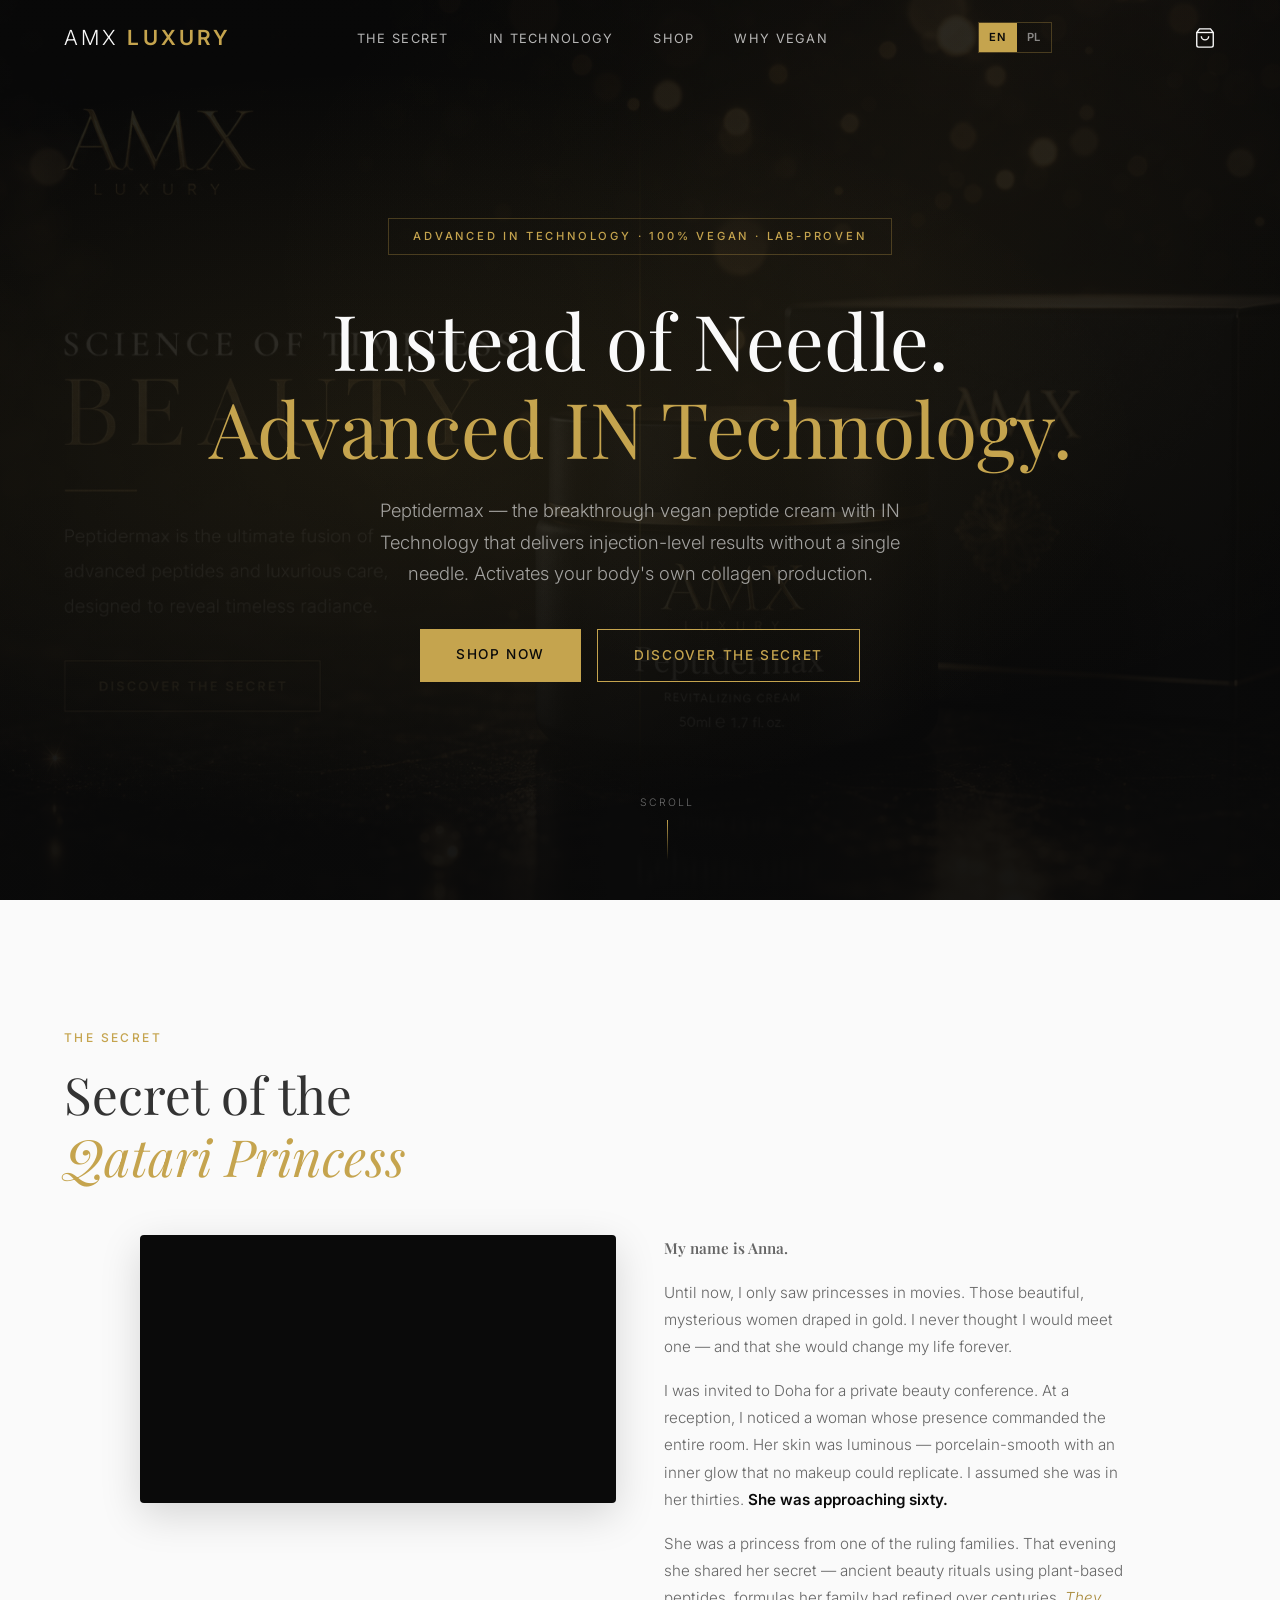
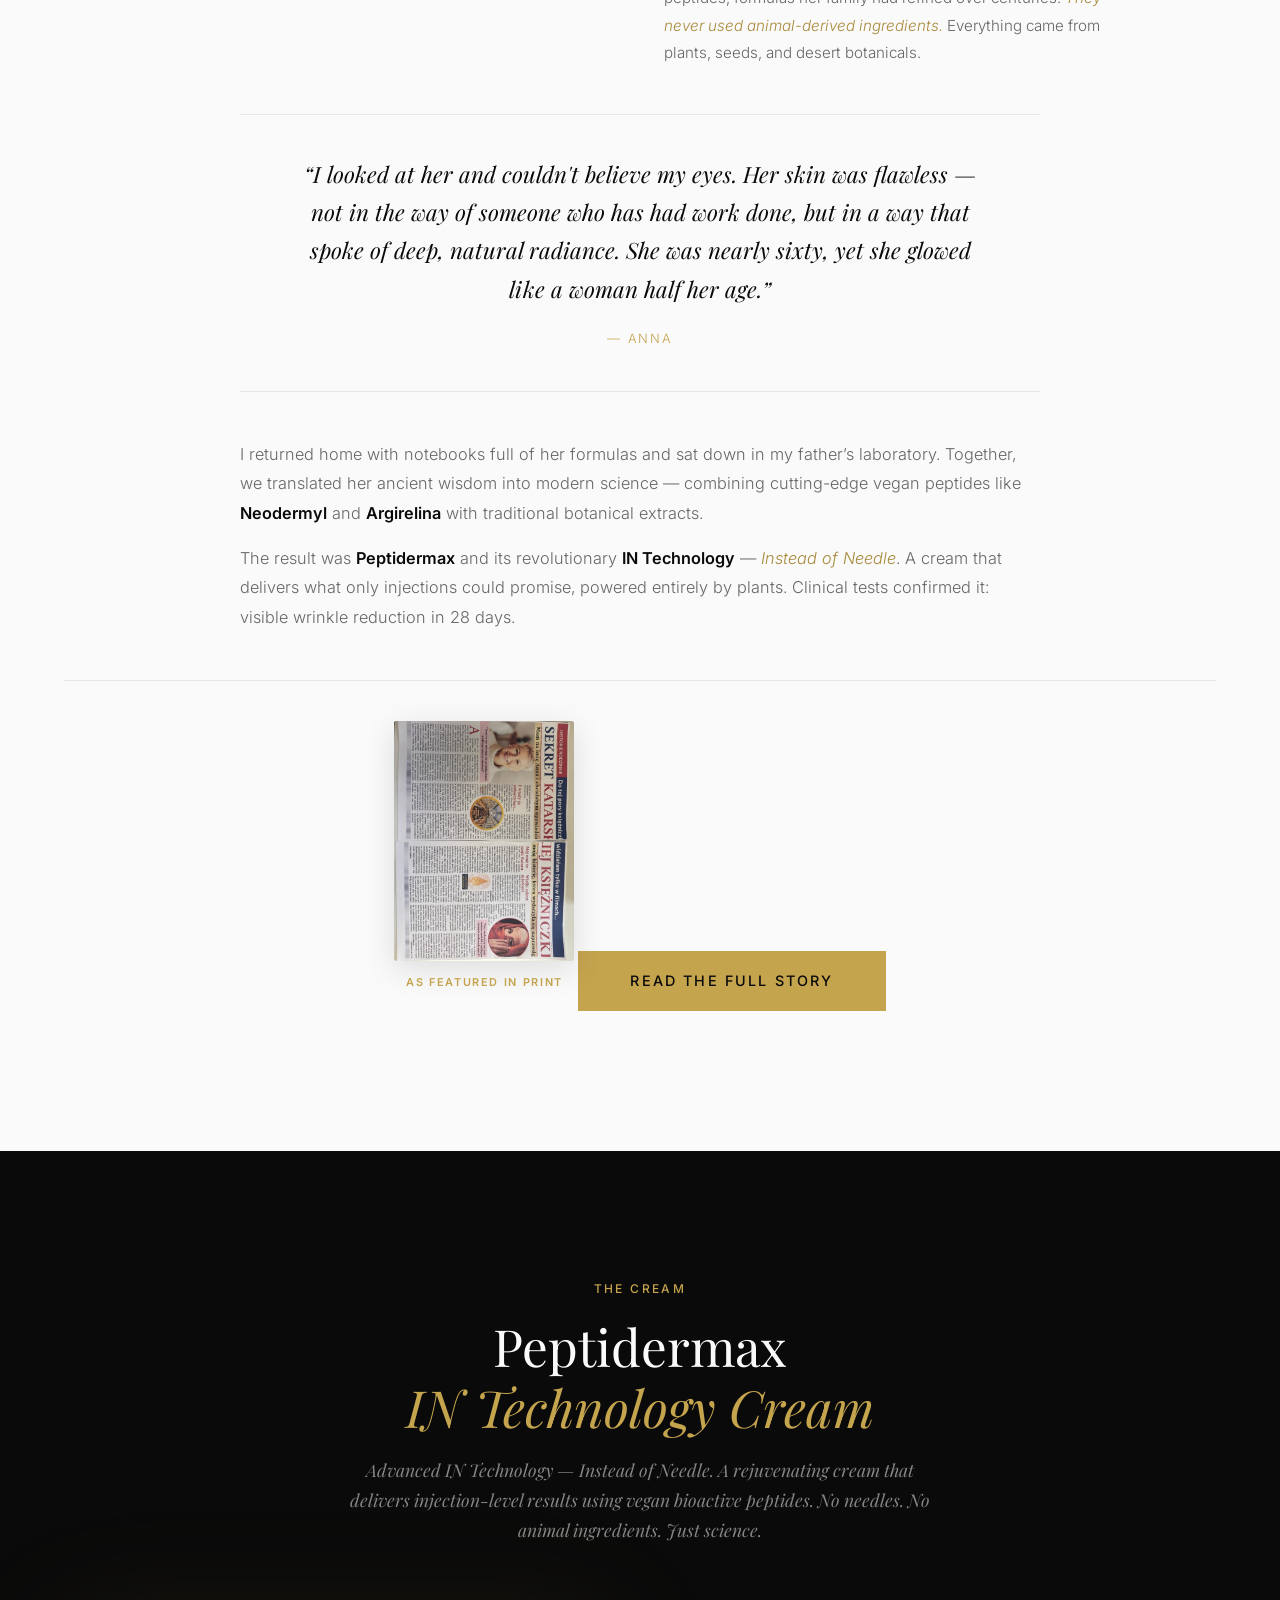
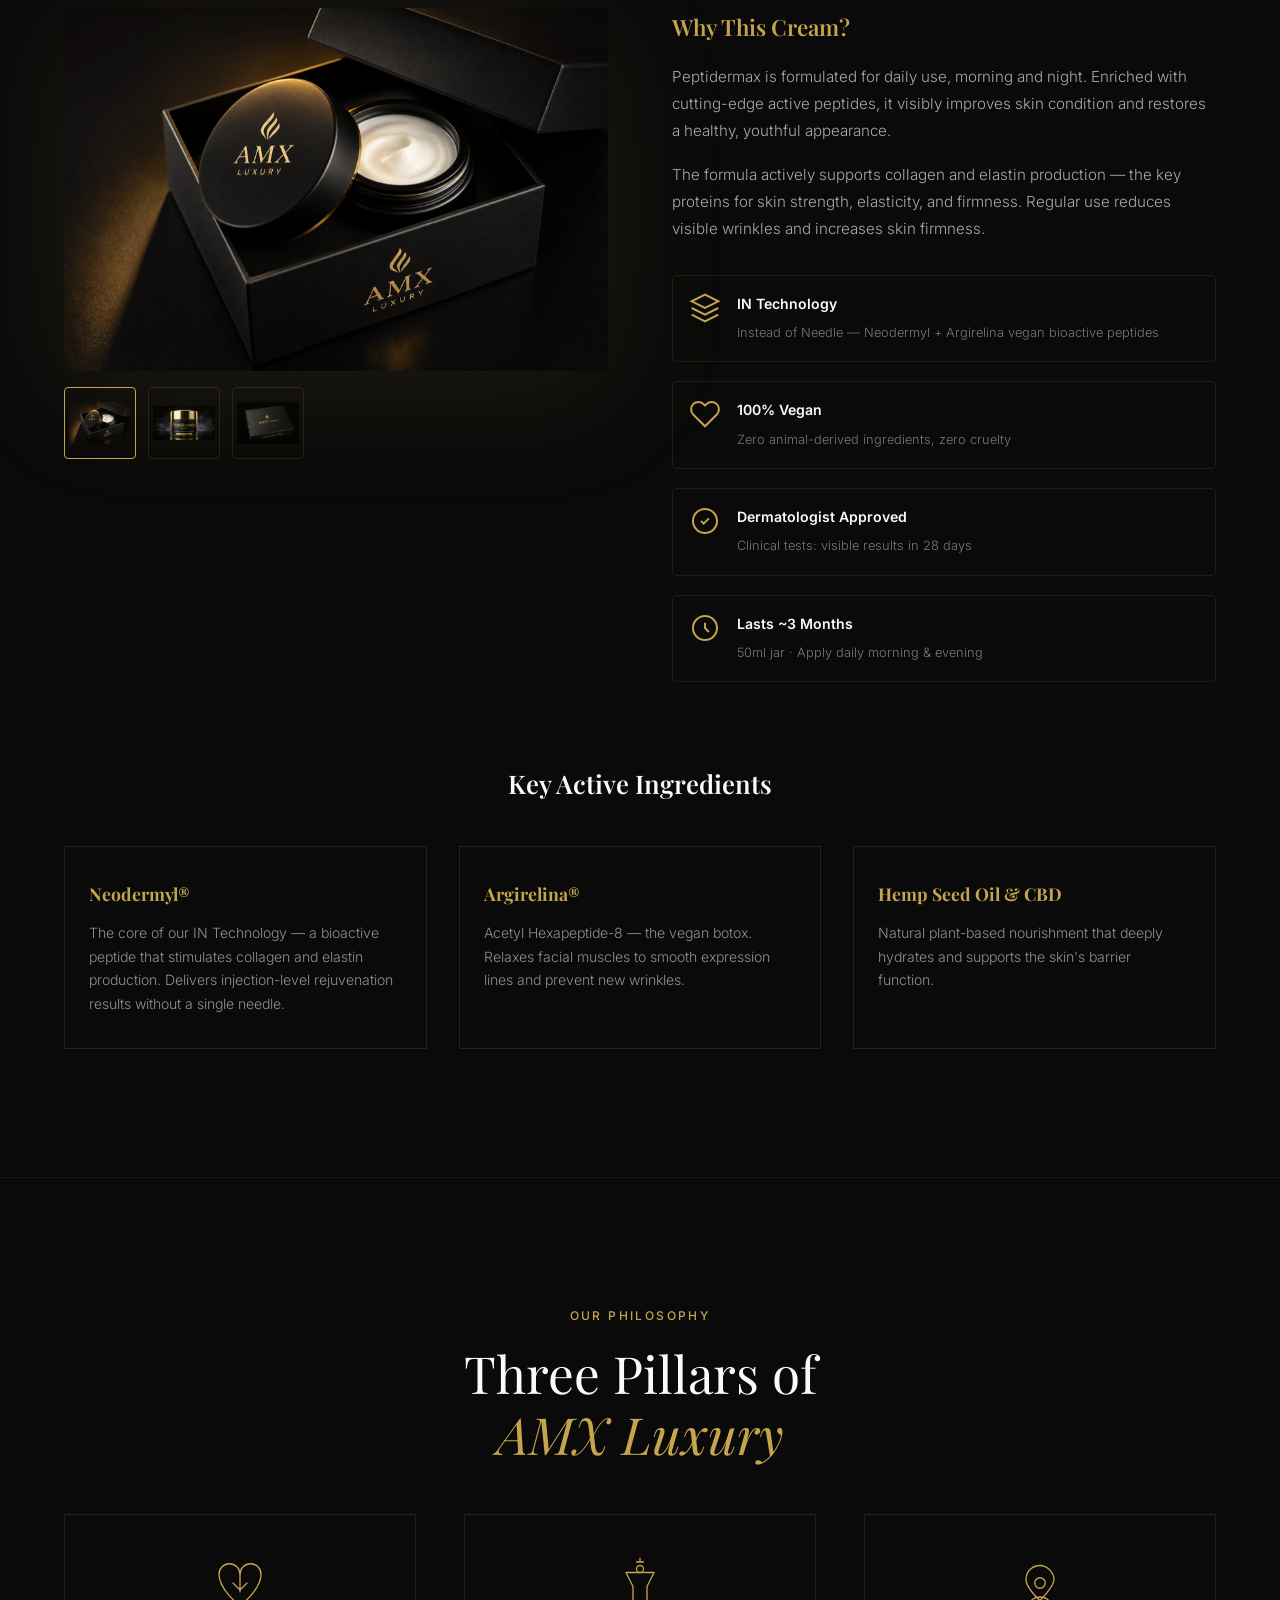
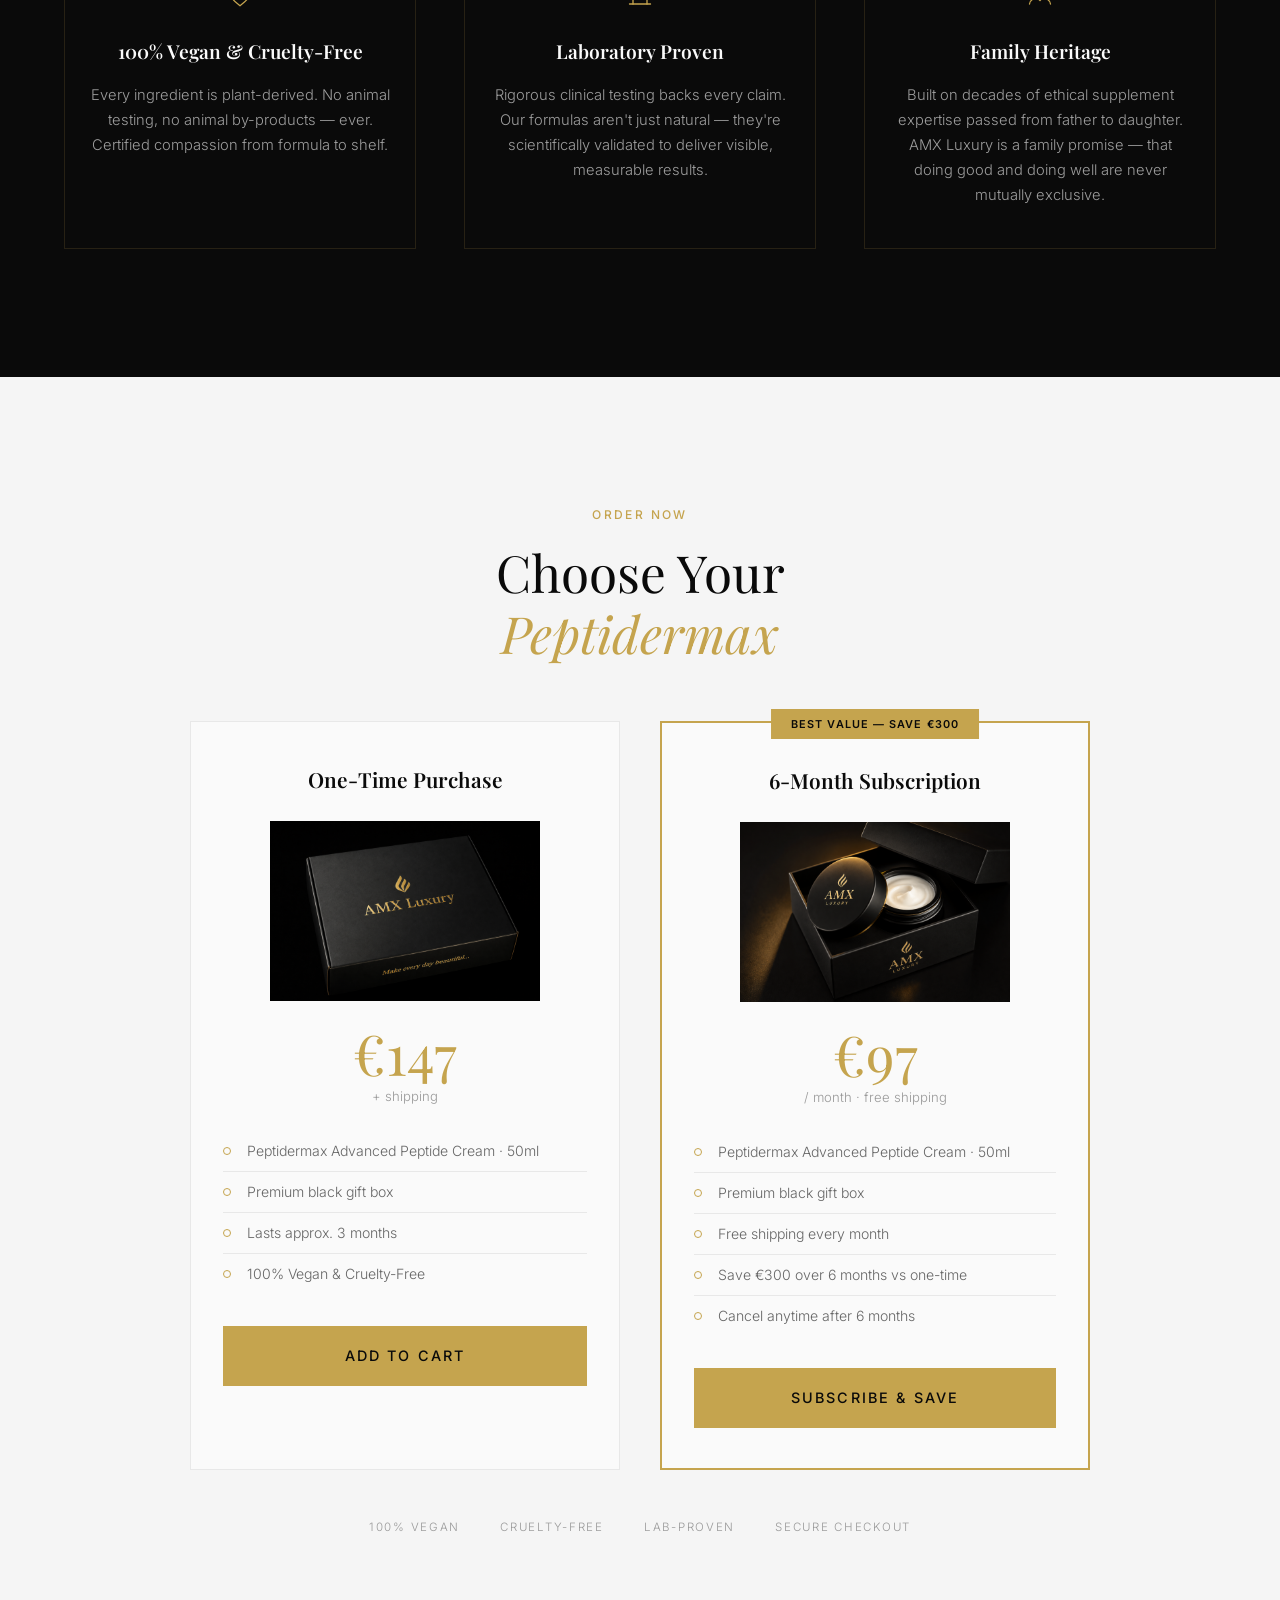
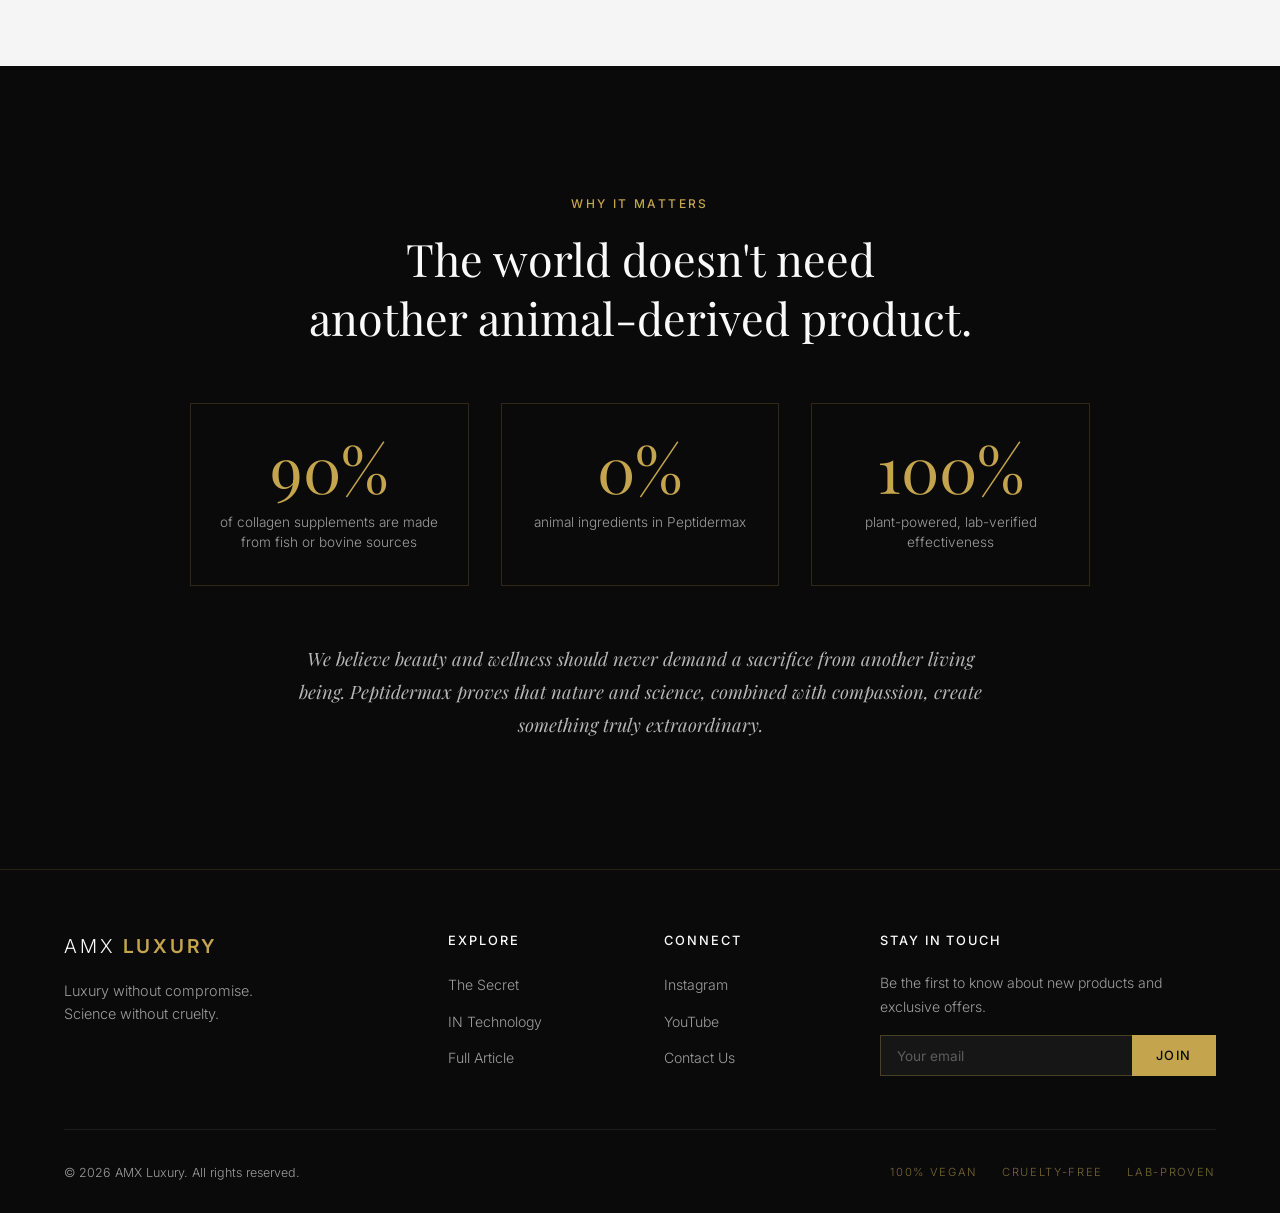
==== commit 22b46c6a: "Rebrand narrative: IN Technology (Instead of Needle) + Qatari Princess story intro - Hero: headline " ====
--- a/index.html
+++ b/index.html
@@ -3,16 +3,16 @@
 <head>
   <meta charset="UTF-8">
   <meta name="viewport" content="width=device-width, initial-scale=1.0">
-  <title>AMX Luxury — Peptidermax Advanced Peptide Cream</title>
-  <meta name="description" content="AMX Luxury Peptidermax: lab-proven vegan peptide cream. One product, total transformation. 100% plant power, 0% suffering.">
+  <title>AMX Luxury — Peptidermax | Advanced IN Technology — Instead of Needle</title>
+  <meta name="description" content="Peptidermax with Advanced IN Technology: Instead of Needle. Lab-proven vegan peptide cream that delivers injection-level results. 100% plant power, 0% suffering.">
 
   <link rel="icon" type="image/png" sizes="32x32" href="images/favicon-32.png">
   <link rel="icon" type="image/png" sizes="180x180" href="images/favicon.png">
   <link rel="apple-touch-icon" sizes="180x180" href="images/favicon.png">
 
   <meta property="og:type" content="website">
-  <meta property="og:title" content="AMX Luxury — Peptidermax Advanced Peptide Cream">
-  <meta property="og:description" content="One product. Total transformation. 100% plant-powered peptide cream — born from ethics, perfected by science.">
+  <meta property="og:title" content="AMX Luxury — Peptidermax | IN Technology — Instead of Needle">
+  <meta property="og:description" content="Advanced IN Technology: Instead of Needle. 100% plant-powered peptide cream — born from a royal secret, perfected by science.">
   <meta property="og:image" content="https://science108.github.io/amx_cream/images/og-image.jpg">
   <meta property="og:image:type" content="image/jpeg">
   <meta property="og:image:width" content="1200">
@@ -21,8 +21,8 @@
   <meta property="og:site_name" content="AMX Luxury">
 
   <meta name="twitter:card" content="summary_large_image">
-  <meta name="twitter:title" content="AMX Luxury — Peptidermax Advanced Peptide Cream">
-  <meta name="twitter:description" content="One product. Total transformation. 100% plant-powered peptide cream.">
+  <meta name="twitter:title" content="AMX Luxury — Peptidermax | IN Technology — Instead of Needle">
+  <meta name="twitter:description" content="Advanced IN Technology: Instead of Needle. 100% plant-powered peptide cream.">
   <meta name="twitter:image" content="https://science108.github.io/amx_cream/images/og-image.jpg">
 
   <link rel="preconnect" href="https://fonts.googleapis.com">
@@ -43,9 +43,9 @@
         <span></span><span></span><span></span>
       </button>
       <ul class="nav__links" id="navLinks">
-        <li><a href="#story" data-i18n="nav.story">Our Story</a></li>
-        <li><a href="#product" data-i18n="nav.product">The Cream</a></li>
-        <li><a href="articles/sekret-katarskiej-ksiezniczki.html" data-i18n="nav.secret">The Secret</a></li>
+        <li><a href="#story" data-i18n="nav.story">The Secret</a></li>
+        <li><a href="#product" data-i18n="nav.product">IN Technology</a></li>
+        <li><a href="#buy" data-i18n="nav.buy">Shop</a></li>
         <li><a href="#vegan" data-i18n="nav.vegan">Why Vegan</a></li>
       </ul>
       <div class="lang-switch">
@@ -65,15 +65,15 @@
       <img src="images/hero-banner.png" alt="Peptidermax cream in luxury black box" class="hero__bg-img">
     </div>
     <div class="hero__content reveal">
-      <div class="hero__badge" data-i18n="hero.badge">100% Vegan &middot; Cruelty-Free &middot; Lab-Proven</div>
+      <div class="hero__badge" data-i18n="hero.badge">Advanced IN Technology &middot; 100% Vegan &middot; Lab-Proven</div>
       <h1 class="hero__title">
-        <span class="hero__title-line" data-i18n="hero.title1">One Product.</span>
-        <span class="hero__title-line" data-i18n="hero.title2">Total Transformation.</span>
+        <span class="hero__title-line" data-i18n="hero.title1">Instead of Needle.</span>
+        <span class="hero__title-line" data-i18n="hero.title2">Advanced IN Technology.</span>
       </h1>
-      <p class="hero__subtitle" data-i18n="hero.subtitle">Peptidermax &mdash; the advanced vegan peptide cream that activates your body's own collagen production. No animals harmed. Ever.</p>
+      <p class="hero__subtitle" data-i18n="hero.subtitle">Peptidermax &mdash; the breakthrough vegan peptide cream with IN Technology that delivers injection-level results without a single needle. Activates your body's own collagen production.</p>
       <div class="hero__cta-group">
         <a href="#buy" class="btn btn--gold" data-i18n="hero.cta">Shop Now</a>
-        <a href="#product" class="btn btn--outline" data-i18n="hero.cta2">Learn More</a>
+        <a href="#story" class="btn btn--outline" data-i18n="hero.cta2">Discover the Secret</a>
       </div>
     </div>
     <div class="hero__scroll">
@@ -82,18 +82,18 @@
     </div>
   </section>
 
-  <!-- ========== STORY ========== -->
+  <!-- ========== THE SECRET — STORYTELLING ========== -->
   <section class="story" id="story">
     <div class="container">
-      <div class="section-label reveal" data-i18n="story.label">Our Story</div>
-      <h2 class="section-title reveal" data-i18n="story.title">Why AMX Luxury?<br><em>A Personal Mission</em></h2>
+      <div class="section-label reveal" data-i18n="story.label">The Secret</div>
+      <h2 class="section-title reveal" data-i18n="story.title">Secret of the<br><em>Qatari Princess</em></h2>
 
       <div class="story__intro reveal">
         <div class="story__video">
           <div class="story__video-wrapper">
             <iframe
               src="https://www.youtube.com/embed/h8e0dtR2c5E"
-              title="Anna Marysia — Why AMX Luxury"
+              title="Anna — Secret of the Qatari Princess"
               frameborder="0"
               allow="accelerometer; autoplay; clipboard-write; encrypted-media; gyroscope; picture-in-picture"
               allowfullscreen
@@ -101,48 +101,29 @@
           </div>
         </div>
         <div class="story__intro-text">
-          <p class="story__greeting" data-i18n="story.greeting">Hi, I'm Anna Marysia.</p>
-          <p data-i18n="story.intro.p1">For years, watching the beauty industry, I felt a growing unease. Collagen was everywhere &mdash; a miracle ingredient promising eternal youth. But no one was talking about the fact that this collagen means animal suffering, a fishing industry that I &mdash; a vegetarian since childhood &mdash; simply cannot accept.</p>
-          <p data-i18n="story.intro.p2">My followers, many of you from India, kept writing to me: <em>"Anna, how do we care for our skin while respecting life?"</em> I searched for an alternative that wouldn't just be an "eco-label," but real technology.</p>
-          <p data-i18n="story.intro.p3">I went back to my roots. My father has been running a family supplement workshop for years, where ethics always came before profit. We sat down together in the lab. I wanted to create something that doesn't imitate animal collagen, but activates your own body to produce it.</p>
-          <p data-i18n="story.intro.p4">That's how <strong>Peptidermax</strong> was born. It isn't just a product. It is my father's legacy and my promise to you: <strong>100% plant power, 0% suffering, 100% results.</strong></p>
-        </div>
-      </div>
-
-      <div class="story__grid">
-        <div class="story__chapter reveal">
-          <span class="story__number">01</span>
-          <h3 data-i18n="story.ch1.title">The Search</h3>
-          <p data-i18n="story.ch1.text">Anna Marysia had been a vegetarian her entire life. As a wellness influencer, she watched the world embrace collagen &mdash; yet every product she found was derived from fish, bovine, or other animal sources. For someone who had never compromised her values, this was simply not an option.</p>
-        </div>
-
-        <div class="story__quote reveal">
-          <blockquote data-i18n="story.quote1">"I couldn't ask my community to put something into their bodies that contradicts everything we believe in."</blockquote>
-          <cite>&mdash; Anna Marysia</cite>
-        </div>
-
-        <div class="story__chapter reveal">
-          <span class="story__number">02</span>
-          <h3 data-i18n="story.ch2.title">A Shared Belief</h3>
-          <p data-i18n="story.ch2.text">Her audience &mdash; many from India and across Asia &mdash; shares a deep conviction: wellness should never come at the cost of another living being. They trusted Anna because she never faked it. She needed a solution that was as authentic as she was.</p>
-        </div>
-
-        <div class="story__chapter reveal">
-          <span class="story__number">03</span>
-          <h3 data-i18n="story.ch3.title">Family Roots</h3>
-          <p data-i18n="story.ch3.text">What many don't know is that Anna's father had been running an ethical supplement company for years &mdash; a quiet family business built on the belief that effective formulas and compassion can coexist. No animal testing. No animal-derived ingredients. Just science and integrity.</p>
-        </div>
-
-        <div class="story__quote reveal">
-          <blockquote data-i18n="story.quote2">"My father proved that you don't have to harm to heal. I grew up watching him choose the harder, kinder path &mdash; every single time."</blockquote>
-          <cite>&mdash; Anna Marysia</cite>
-        </div>
-
-        <div class="story__chapter reveal">
-          <span class="story__number">04</span>
-          <h3 data-i18n="story.ch4.title">Peptidermax Is Born</h3>
-          <p data-i18n="story.ch4.text">Father and daughter joined forces. Combining his decades of formulation expertise with her understanding of what modern, conscious consumers truly need, they created Peptidermax &mdash; a lab-proven, plant-based cream that delivers real results without a single compromise.</p>
-        </div>
+          <p class="story__greeting" data-i18n="story.greeting">My name is Anna.</p>
+          <p data-i18n="story.intro.p1">Until now, I only saw princesses in movies. Those beautiful, mysterious women draped in gold. I never thought I would meet one &mdash; and that she would change my life forever.</p>
+          <p data-i18n="story.intro.p2">I was invited to Doha for a private beauty conference. At a reception, I noticed a woman whose presence commanded the entire room. Her skin was luminous &mdash; porcelain-smooth with an inner glow that no makeup could replicate. I assumed she was in her thirties. <strong>She was approaching sixty.</strong></p>
+          <p data-i18n="story.intro.p3">She was a princess from one of the ruling families. That evening she shared her secret &mdash; ancient beauty rituals using plant-based peptides, formulas her family had refined over centuries. <em>They never used animal-derived ingredients.</em> Everything came from plants, seeds, and desert botanicals.</p>
+        </div>
+      </div>
+
+      <div class="story__quote reveal">
+        <blockquote data-i18n="story.quote1">&ldquo;I looked at her and couldn&rsquo;t believe my eyes. Her skin was flawless &mdash; not in the way of someone who has had work done, but in a way that spoke of deep, natural radiance. She was nearly sixty, yet she glowed like a woman half her age.&rdquo;</blockquote>
+        <cite>&mdash; Anna</cite>
+      </div>
+
+      <div class="story__teaser reveal">
+        <p data-i18n="story.teaser.p1">I returned home with notebooks full of her formulas and sat down in my father&rsquo;s laboratory. Together, we translated her ancient wisdom into modern science &mdash; combining cutting-edge vegan peptides like <strong>Neodermyl</strong> and <strong>Argirelina</strong> with traditional botanical extracts.</p>
+        <p data-i18n="story.teaser.p2">The result was <strong>Peptidermax</strong> and its revolutionary <strong>IN Technology</strong> &mdash; <em>Instead of Needle</em>. A cream that delivers what only injections could promise, powered entirely by plants. Clinical tests confirmed it: visible wrinkle reduction in 28 days.</p>
+      </div>
+
+      <div class="story__cta reveal">
+        <a href="articles/sekret-katarskiej-ksiezniczki.html" class="story__scan-link">
+          <img src="images/magazine-scan.png" alt="Magazine article" class="story__scan-img">
+          <span class="story__scan-badge" data-i18n="story.scan.badge">As Featured In Print</span>
+        </a>
+        <a href="articles/sekret-katarskiej-ksiezniczki.html" class="btn btn--gold btn--lg" data-i18n="story.cta">Read the Full Story</a>
       </div>
     </div>
   </section>
@@ -152,8 +133,8 @@
     <div class="container">
       <div class="product__header reveal">
         <div class="section-label" data-i18n="product.label">The Cream</div>
-        <h2 class="section-title" data-i18n="product.title">Peptidermax<br><em>Advanced Peptide Cream</em></h2>
-        <p class="product__subtitle" data-i18n="product.subtitle">A multi-functional rejuvenating cream that activates your body's own collagen production. The needle in a jar &mdash; without a single needle.</p>
+        <h2 class="section-title" data-i18n="product.title">Peptidermax<br><em>IN Technology Cream</em></h2>
+        <p class="product__subtitle" data-i18n="product.subtitle">Advanced IN Technology &mdash; Instead of Needle. A rejuvenating cream that delivers injection-level results using vegan bioactive peptides. No needles. No animal ingredients. Just science.</p>
       </div>
 
       <div class="product__showcase">
@@ -179,8 +160,8 @@
                 <svg viewBox="0 0 24 24" fill="none" stroke="currentColor" stroke-width="1.5"><path d="M12 2L2 7l10 5 10-5-10-5zM2 17l10 5 10-5M2 12l10 5 10-5"/></svg>
               </div>
               <div>
-                <strong data-i18n="product.b1.title">Peptide Technology</strong>
-                <span data-i18n="product.b1.text">Neodermyl + Argirelina vegan bioactive peptides</span>
+                <strong data-i18n="product.b1.title">IN Technology</strong>
+                <span data-i18n="product.b1.text">Instead of Needle &mdash; Neodermyl + Argirelina vegan bioactive peptides</span>
               </div>
             </div>
             <div class="product__benefit">
@@ -220,7 +201,7 @@
         <div class="product__ing-grid">
           <div class="product__ing-card">
             <h4>Neodermyl&reg;</h4>
-            <p data-i18n="product.ing.neo">Known as the "needle in a cream" &mdash; a bioactive peptide that stimulates collagen and elastin production. A non-invasive alternative to injections with visible rejuvenation results.</p>
+            <p data-i18n="product.ing.neo">The core of our IN Technology &mdash; a bioactive peptide that stimulates collagen and elastin production. Delivers injection-level rejuvenation results without a single needle.</p>
           </div>
           <div class="product__ing-card">
             <h4>Argirelina&reg;</h4>
@@ -281,27 +262,6 @@
     </div>
   </section>
 
-  <!-- ========== THE SECRET — EDITORIAL FEATURE ========== -->
-  <section class="press" id="press">
-    <div class="press__bg">
-      <img src="images/article-hero.jpg" alt="" class="press__bg-img">
-    </div>
-    <div class="container">
-      <div class="press__content reveal">
-        <div class="press__label" data-i18n="press.label">As Seen In</div>
-        <div class="press__divider"></div>
-        <h3 class="press__title" data-i18n="press.title">Secret of the Qatari Princess</h3>
-        <p class="press__quote" data-i18n="press.quote">&ldquo;I looked at her and couldn&rsquo;t believe my eyes. She was nearly sixty, yet she glowed like a woman half her age.&rdquo;</p>
-        <p class="press__desc" data-i18n="press.desc">The extraordinary true story of how a chance encounter with a Qatari princess changed everything &mdash; and led to the creation of AMX Luxury.</p>
-        <a href="articles/sekret-katarskiej-ksiezniczki.html" class="press__scan">
-          <img src="images/magazine-scan.png" alt="Magazine article" class="press__scan-img">
-          <span class="press__scan-badge" data-i18n="press.badge">Featured Article</span>
-        </a>
-        <a href="articles/sekret-katarskiej-ksiezniczki.html" class="btn btn--gold btn--lg" data-i18n="press.cta">Read the Full Story</a>
-      </div>
-    </div>
-  </section>
-
   <!-- ========== BUY / PRICING ========== -->
   <section class="buy" id="buy">
     <div class="container">
@@ -402,9 +362,9 @@
         <div class="footer__links">
           <h4 data-i18n="footer.explore">Explore</h4>
           <ul>
-            <li><a href="#story" data-i18n="nav.story">Our Story</a></li>
-            <li><a href="#product" data-i18n="nav.product">The Cream</a></li>
-            <li><a href="articles/sekret-katarskiej-ksiezniczki.html" data-i18n="nav.secret">The Secret</a></li>
+            <li><a href="#story" data-i18n="nav.story">The Secret</a></li>
+            <li><a href="#product" data-i18n="nav.product">IN Technology</a></li>
+            <li><a href="articles/sekret-katarskiej-ksiezniczki.html" data-i18n="nav.fullstory">Full Article</a></li>
           </ul>
         </div>
 
--- a/css/style.css
+++ b/css/style.css
@@ -335,9 +335,7 @@
   gap: 3rem;
   align-items: start;
   max-width: 1000px;
-  margin: 0 auto 4rem;
-  padding-bottom: 4rem;
-  border-bottom: 1px solid var(--gray-200);
+  margin: 0 auto 3rem;
 }
 
 .story__video { width: 100%; }
@@ -377,38 +375,10 @@
 .story__intro-text em { color: var(--gold-dark); font-style: italic; }
 .story__intro-text strong { color: var(--black); font-weight: 600; }
 
-.story__grid { max-width: 800px; margin: 0 auto; }
-.story__chapter {
-  margin-bottom: 3.5rem;
-  position: relative;
-  padding-left: 60px;
-}
-.story__number {
-  position: absolute;
-  left: 0;
-  top: 0;
-  font-family: var(--font-serif);
-  font-size: 2.5rem;
-  font-weight: 400;
-  color: var(--gold);
-  opacity: 0.3;
-  line-height: 1;
-}
-.story__chapter h3 {
-  font-family: var(--font-serif);
-  font-weight: 600;
-  font-size: 1.4rem;
-  margin-bottom: 0.75rem;
-  color: var(--black);
-}
-.story__chapter p {
-  color: var(--gray-600);
-  font-size: 1.02rem;
-  line-height: 1.8;
-}
 .story__quote {
-  margin: 3rem 0;
-  padding: 2.5rem 0;
+  max-width: 800px;
+  margin: 0 auto 3rem;
+  padding: 2.5rem 2rem;
   border-top: 1px solid var(--gray-200);
   border-bottom: 1px solid var(--gray-200);
   text-align: center;
@@ -416,16 +386,58 @@
 .story__quote blockquote {
   font-family: var(--font-serif);
   font-style: italic;
-  font-size: clamp(1.1rem, 2vw, 1.5rem);
+  font-size: clamp(1.1rem, 2vw, 1.4rem);
   color: var(--black);
-  line-height: 1.6;
-  max-width: 600px;
+  line-height: 1.7;
+  max-width: 700px;
   margin: 0 auto 1rem;
 }
 .story__quote cite {
   font-family: var(--font-sans);
   font-style: normal;
   font-size: 0.8rem;
+  letter-spacing: 0.15em;
+  text-transform: uppercase;
+  color: var(--gold);
+}
+
+.story__teaser {
+  max-width: 800px;
+  margin: 0 auto 3rem;
+}
+.story__teaser p {
+  font-size: 1.02rem;
+  line-height: 1.8;
+  color: var(--gray-600);
+  margin-bottom: 1rem;
+}
+.story__teaser p:last-child { margin-bottom: 0; }
+.story__teaser strong { color: var(--black); font-weight: 600; }
+.story__teaser em { color: var(--gold-dark); font-style: italic; }
+
+.story__cta {
+  text-align: center;
+  padding-top: 2.5rem;
+  border-top: 1px solid var(--gray-200);
+}
+.story__scan-link {
+  display: inline-block;
+  position: relative;
+  margin-bottom: 2rem;
+  transition: transform 0.4s var(--ease-smooth);
+}
+.story__scan-link:hover { transform: translateY(-4px); }
+.story__scan-img {
+  width: 180px;
+  height: auto;
+  border-radius: 2px;
+  box-shadow: 0 8px 32px rgba(0, 0, 0, 0.12);
+}
+.story__scan-badge {
+  display: block;
+  margin-top: 0.75rem;
+  font-size: 0.68rem;
+  font-weight: 600;
   letter-spacing: 0.15em;
   text-transform: uppercase;
   color: var(--gold);
@@ -908,7 +920,6 @@
 
   .hero__cta-group { flex-direction: column; align-items: center; }
   .values__grid { grid-template-columns: 1fr; gap: 2rem; }
-  .story__chapter { padding-left: 48px; }
   .vegan__stats { grid-template-columns: 1fr; gap: 1.5rem; }
   .footer__grid { grid-template-columns: 1fr; gap: 2rem; }
   .footer__bottom { flex-direction: column; gap: 1rem; text-align: center; }
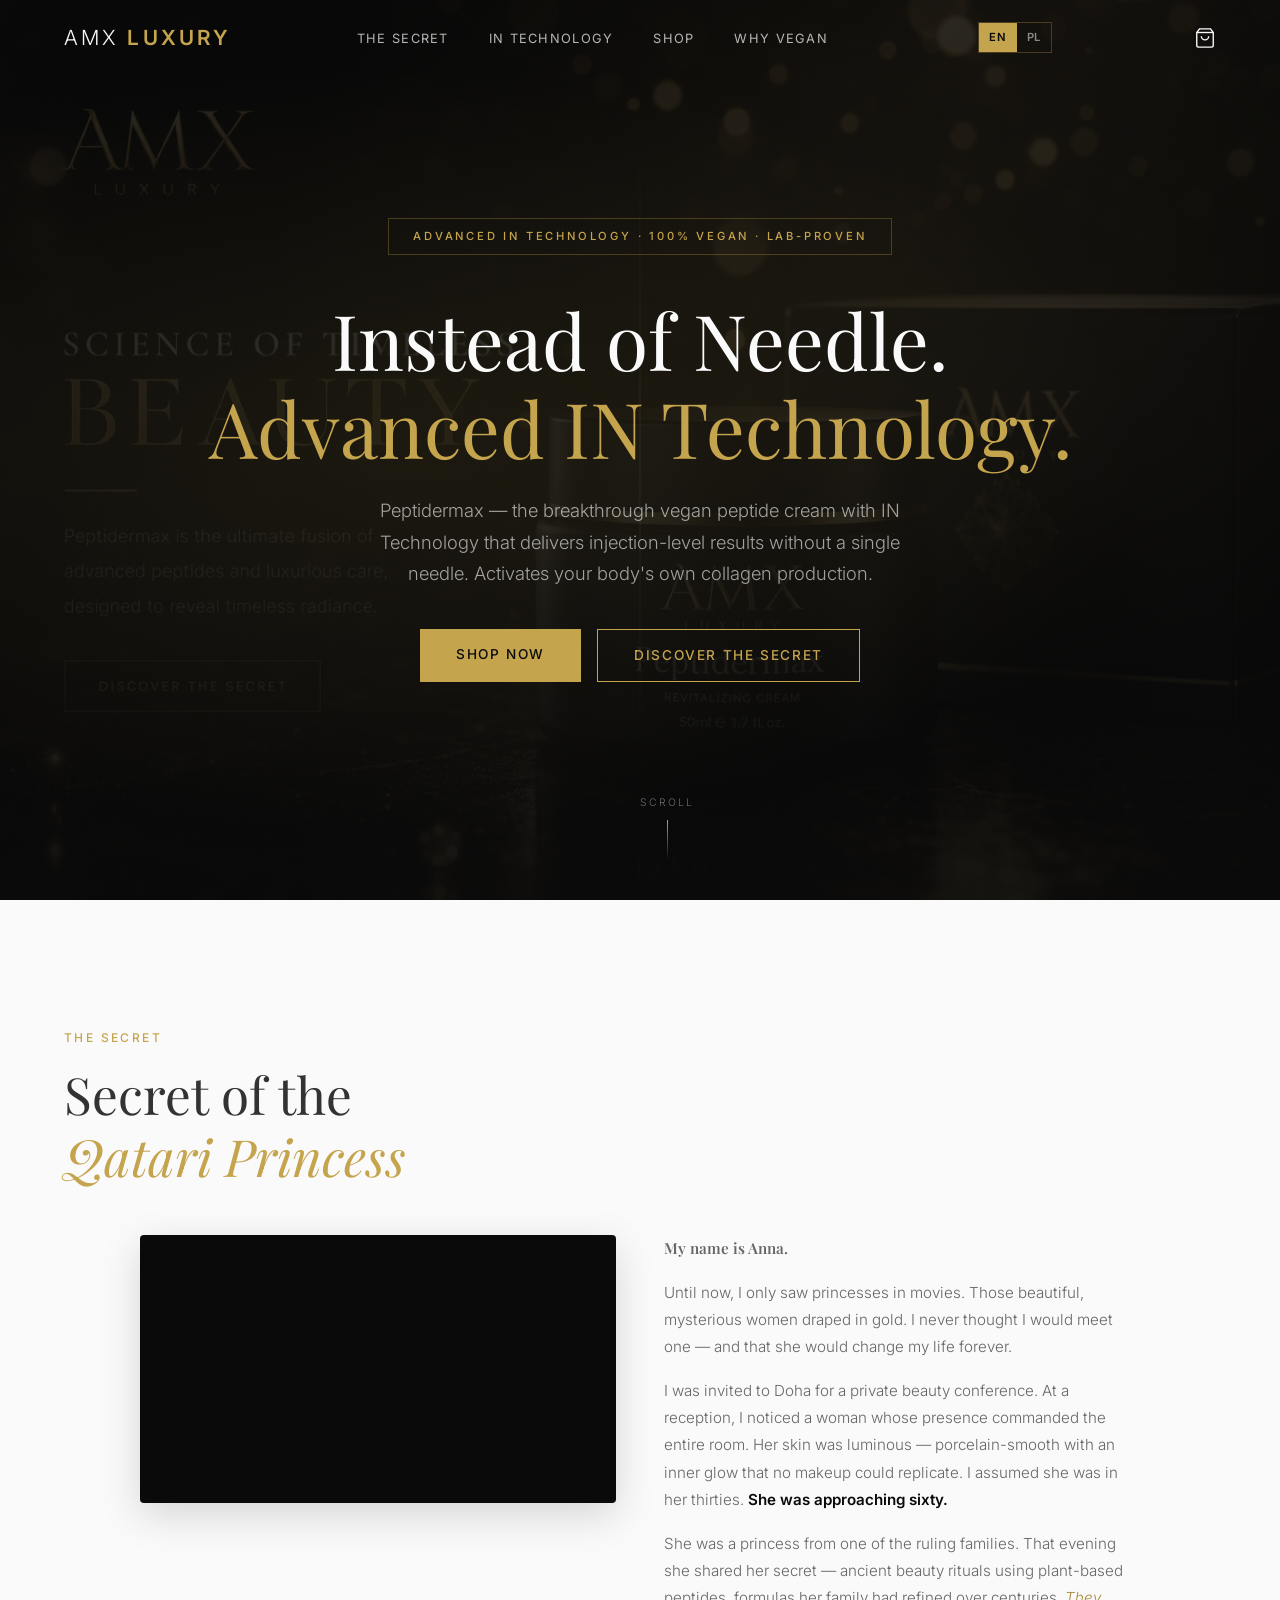
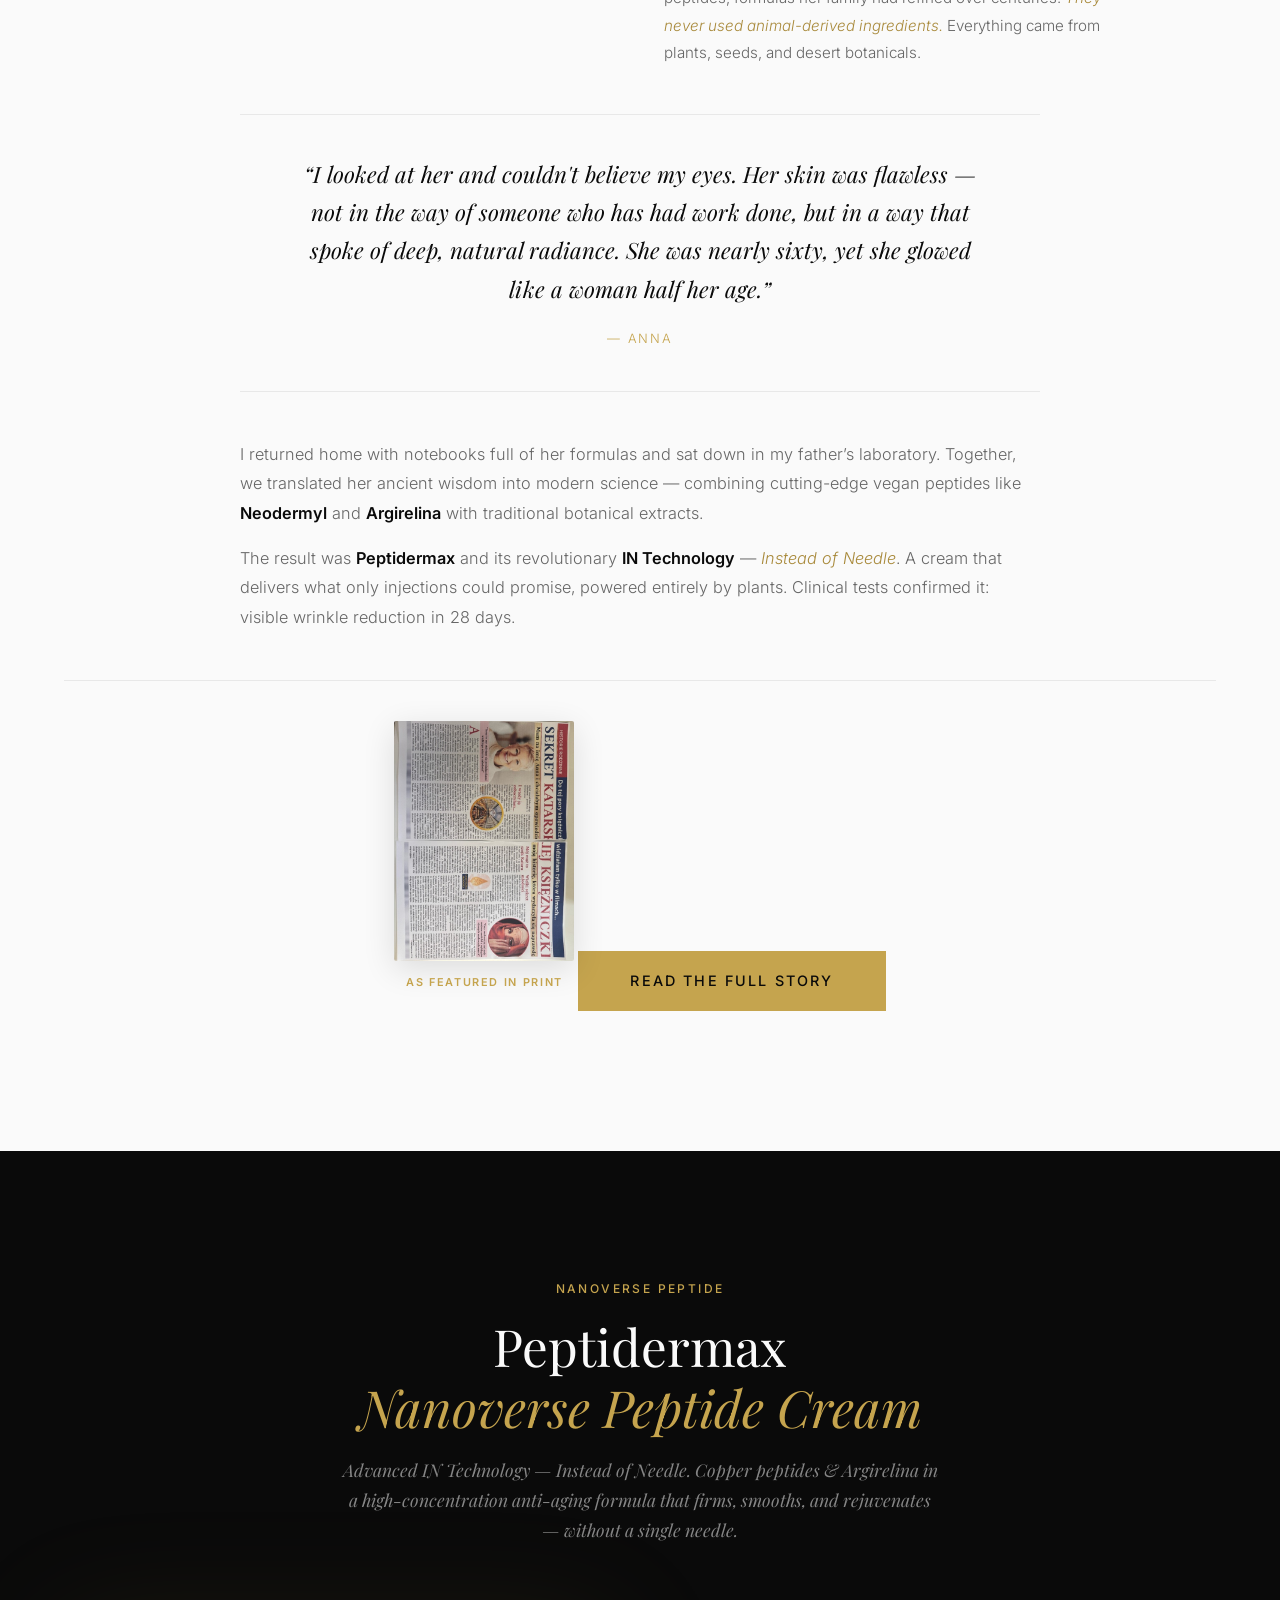
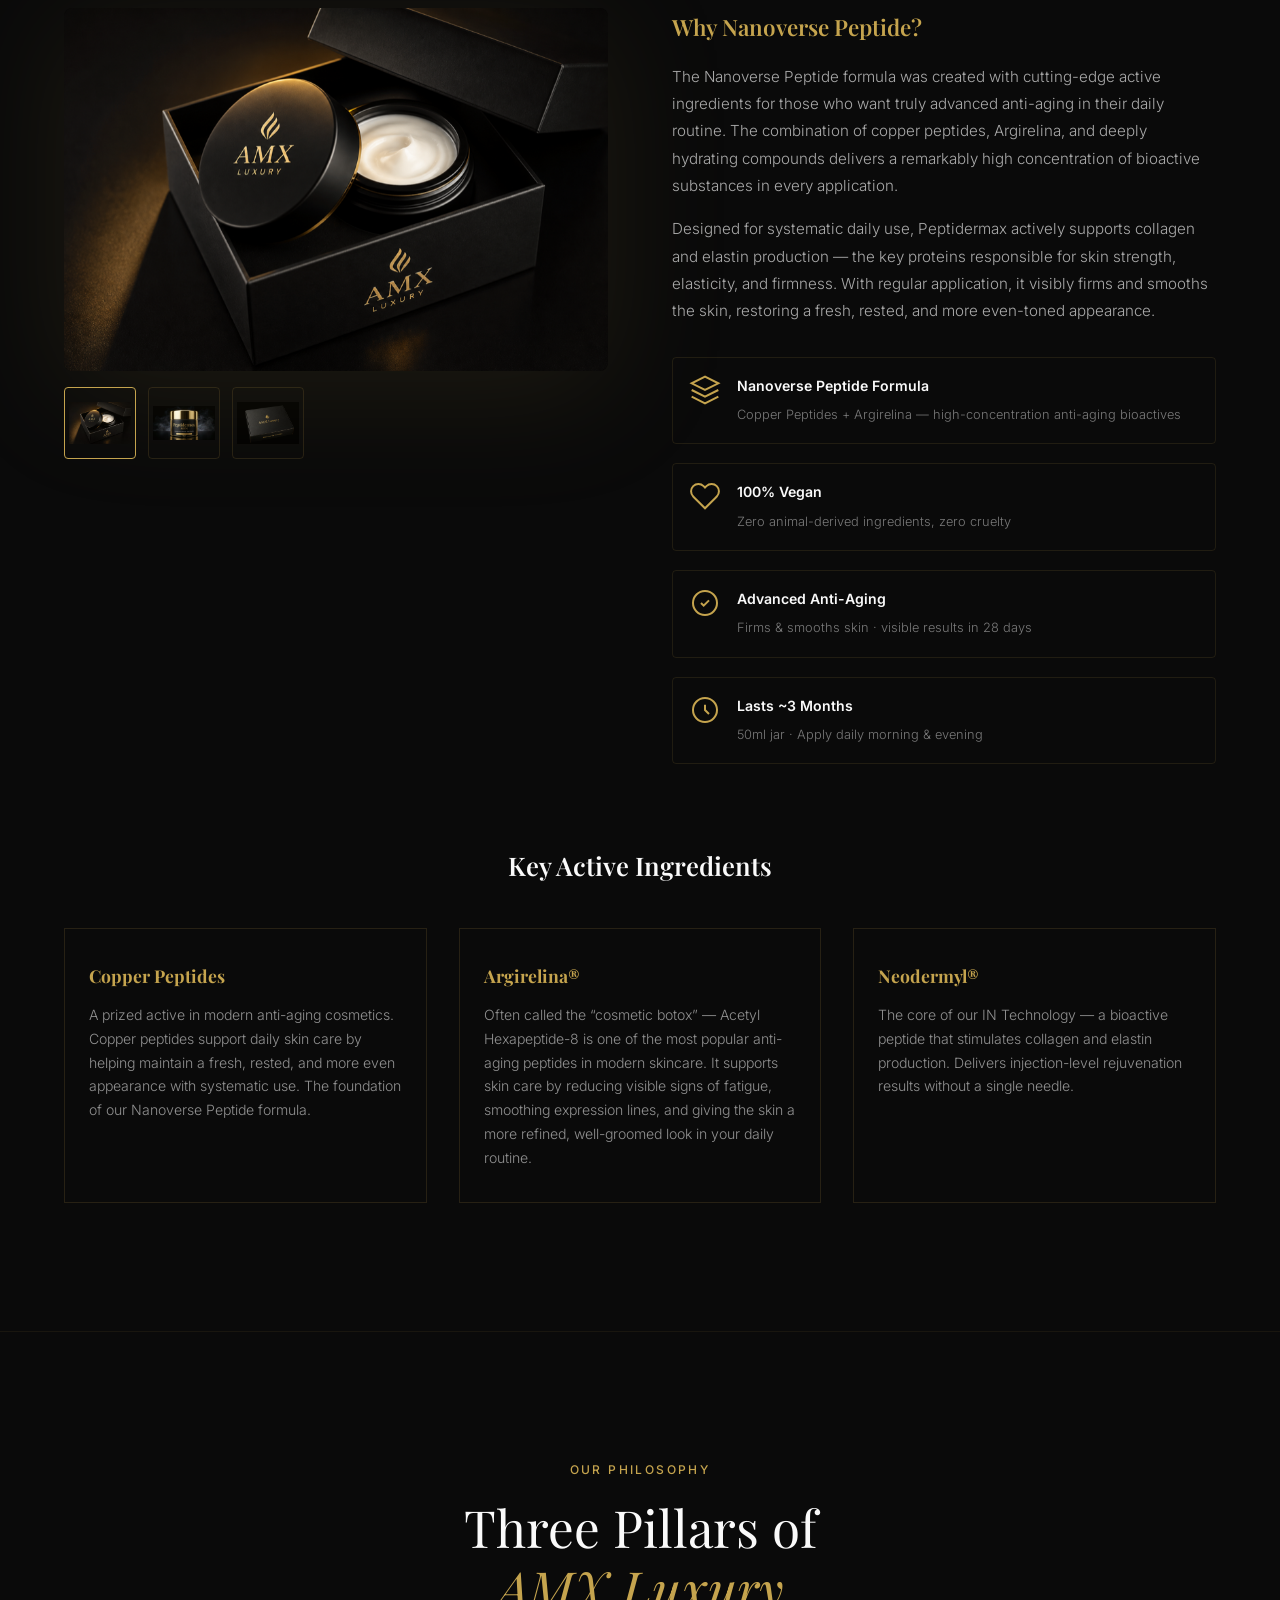
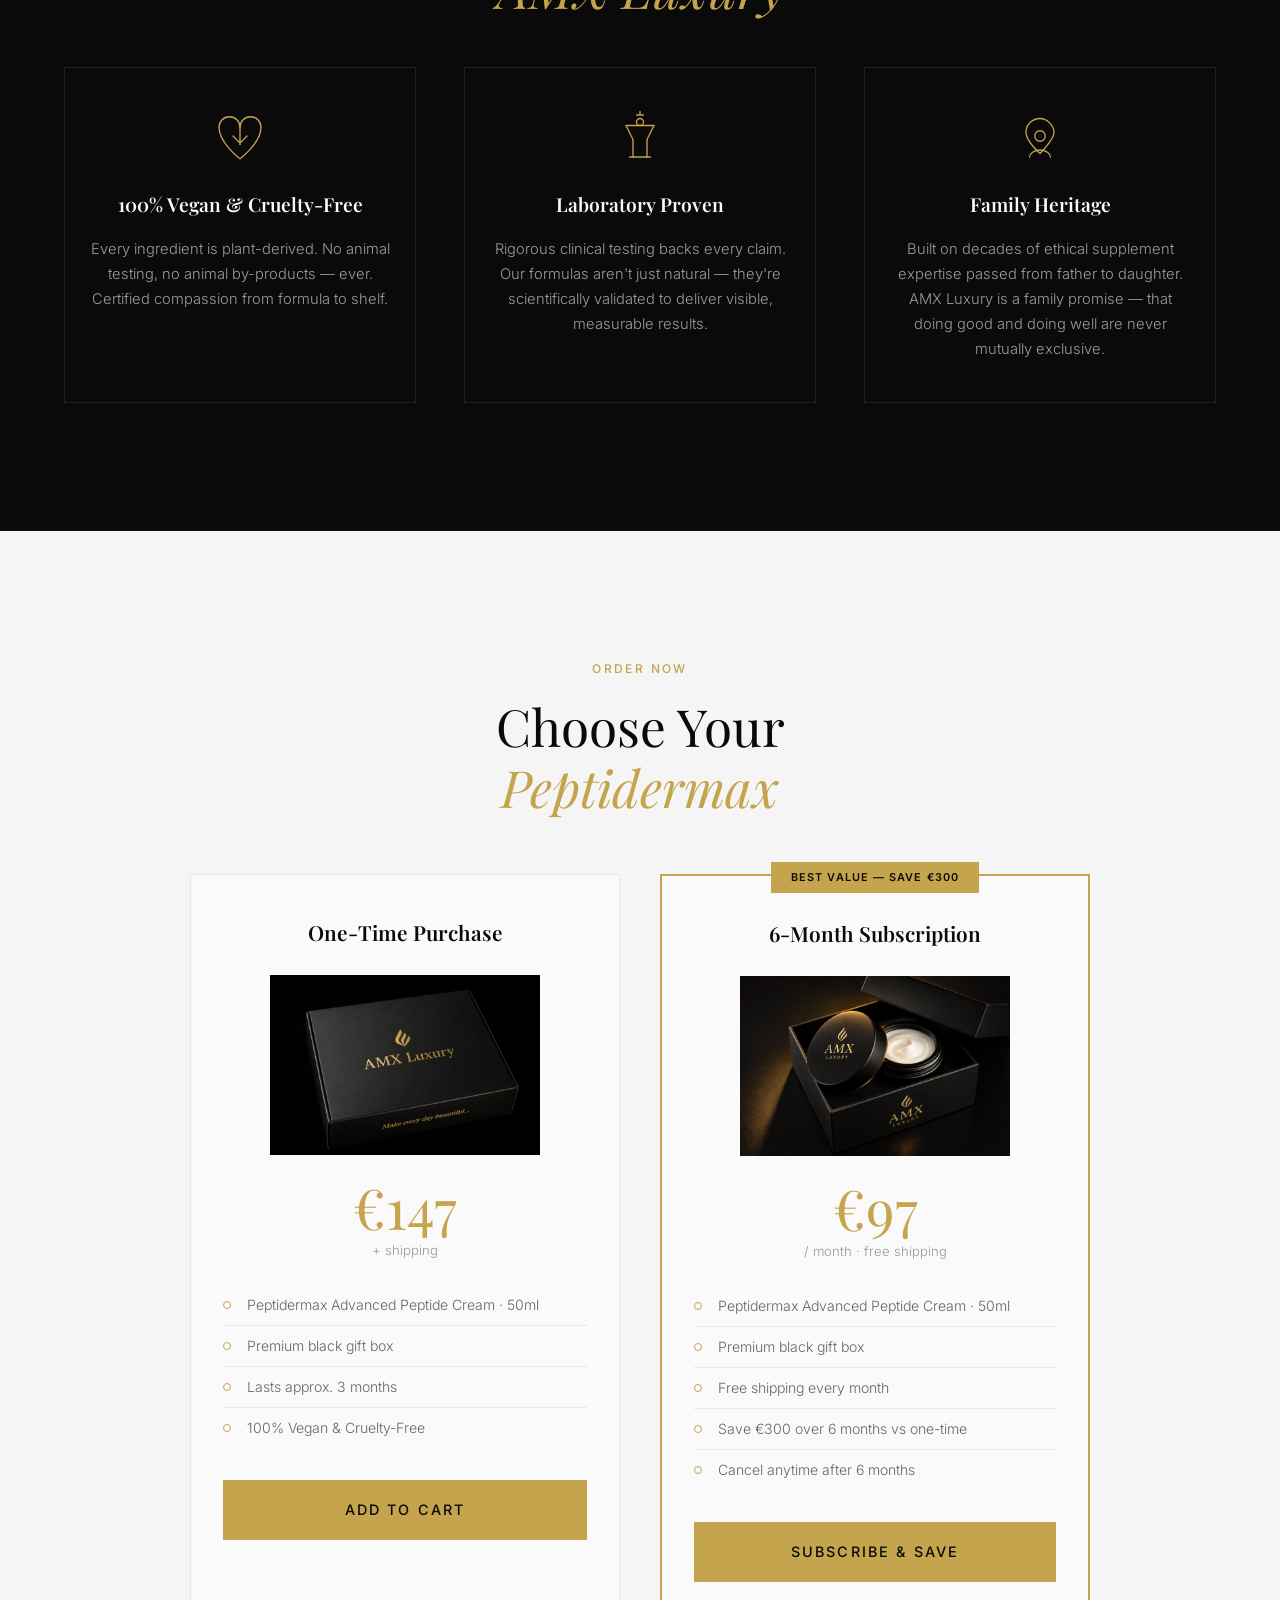
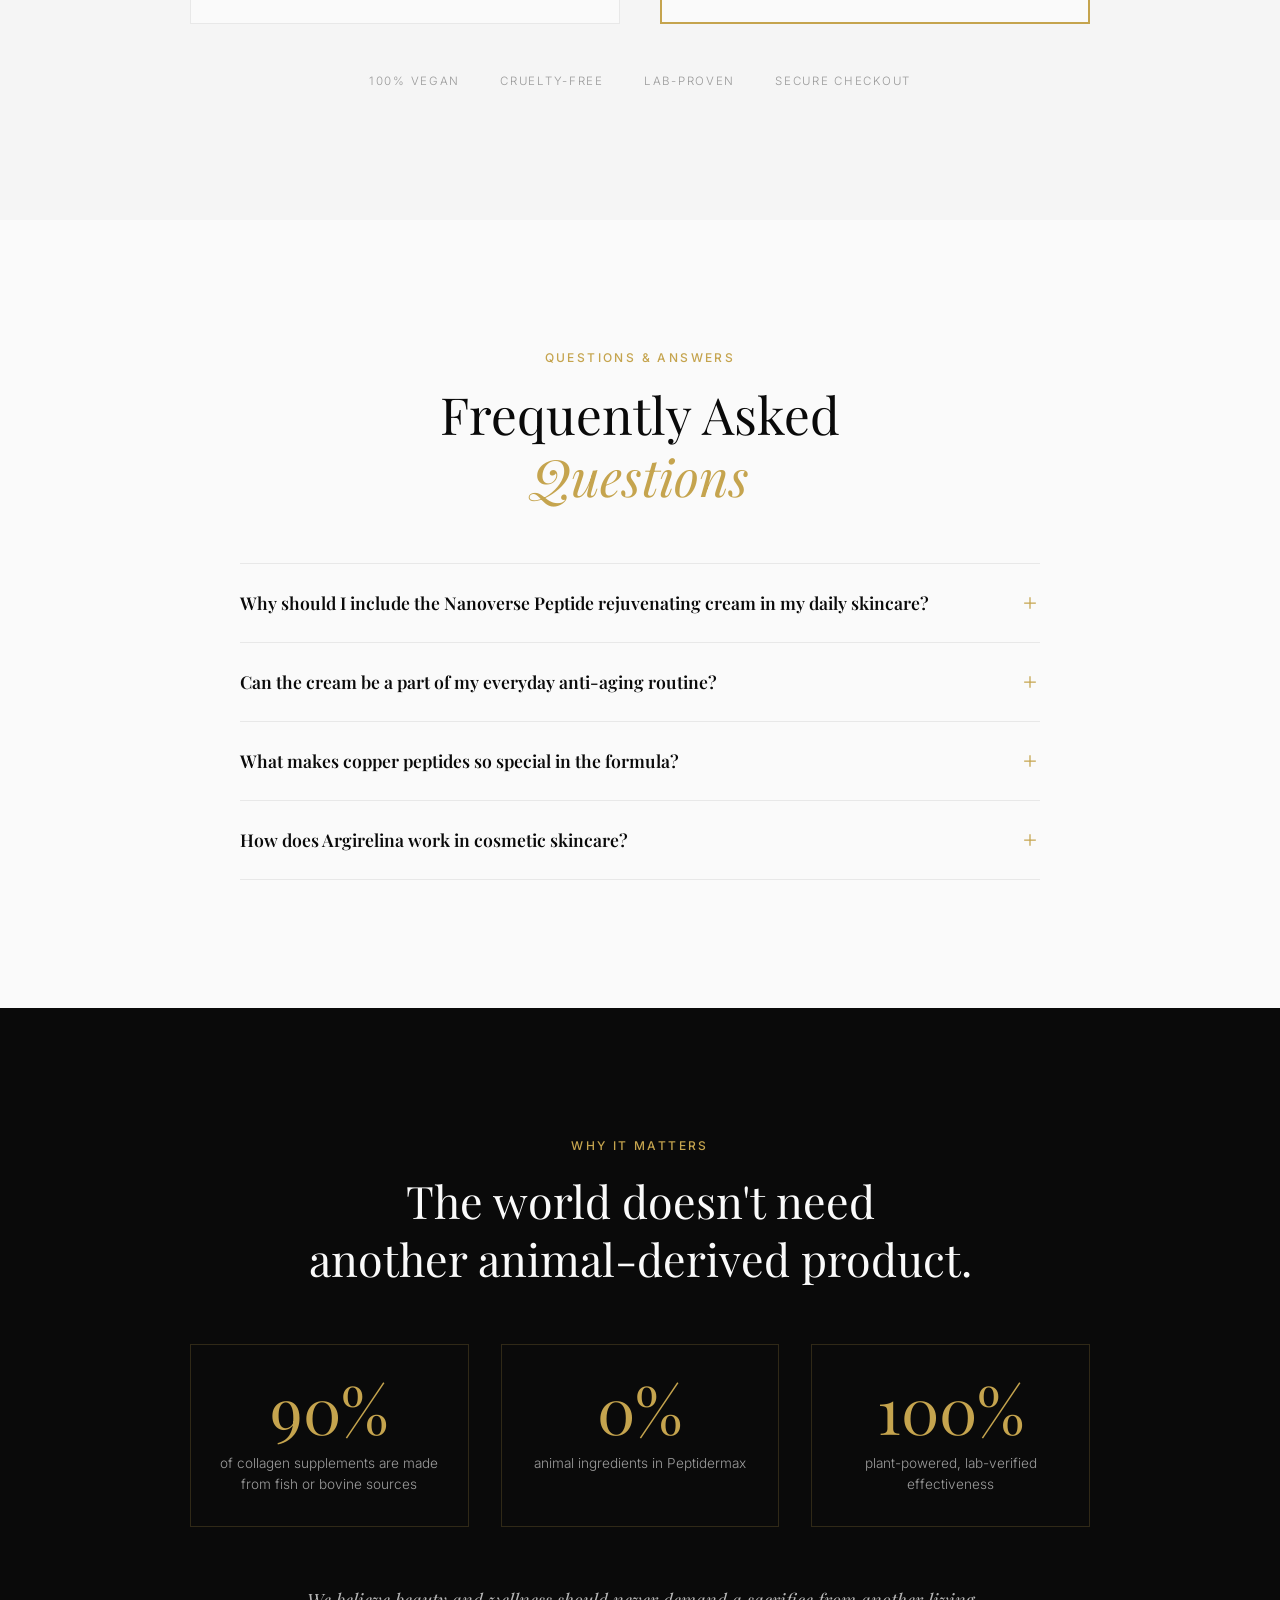
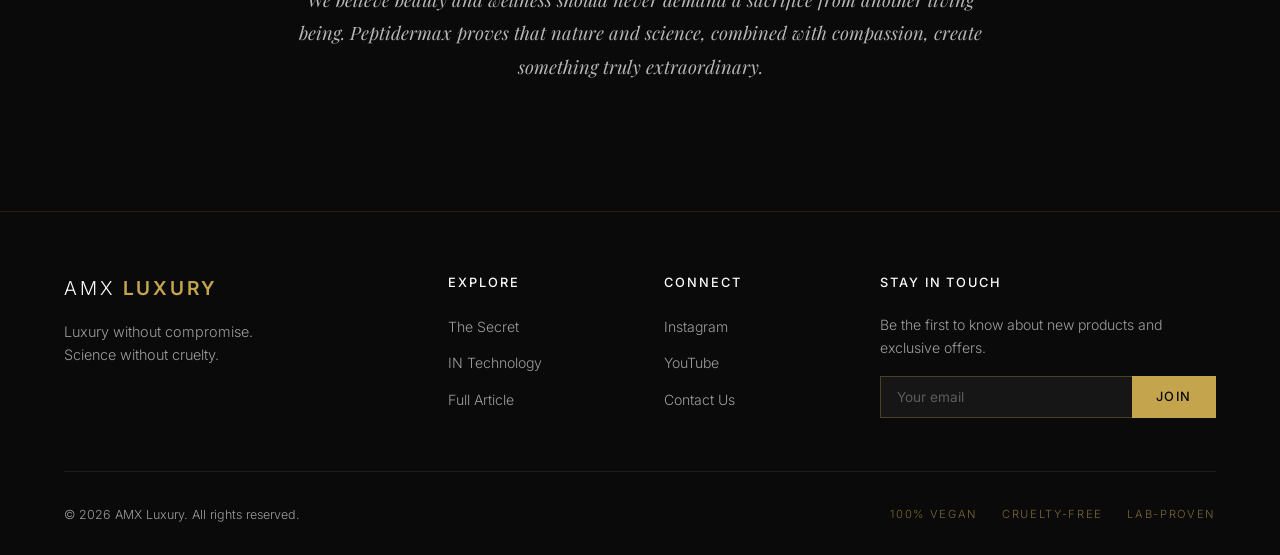
==== commit 856b4744: "Integrate Nanoverse Peptide scientific narrative and FAQ section - Product section: rebranded as "Na" ====
--- a/index.html
+++ b/index.html
@@ -132,9 +132,9 @@
   <section class="product" id="product">
     <div class="container">
       <div class="product__header reveal">
-        <div class="section-label" data-i18n="product.label">The Cream</div>
-        <h2 class="section-title" data-i18n="product.title">Peptidermax<br><em>IN Technology Cream</em></h2>
-        <p class="product__subtitle" data-i18n="product.subtitle">Advanced IN Technology &mdash; Instead of Needle. A rejuvenating cream that delivers injection-level results using vegan bioactive peptides. No needles. No animal ingredients. Just science.</p>
+        <div class="section-label" data-i18n="product.label">Nanoverse Peptide</div>
+        <h2 class="section-title" data-i18n="product.title">Peptidermax<br><em>Nanoverse Peptide Cream</em></h2>
+        <p class="product__subtitle" data-i18n="product.subtitle">Advanced IN Technology &mdash; Instead of Needle. Copper peptides &amp; Argirelina in a high-concentration anti-aging formula that firms, smooths, and rejuvenates &mdash; without a single needle.</p>
       </div>
 
       <div class="product__showcase">
@@ -149,9 +149,9 @@
 
         <div class="product__details reveal">
           <div class="product__detail-block">
-            <h3 data-i18n="product.why.title">Why This Cream?</h3>
-            <p data-i18n="product.why.p1">Peptidermax is formulated for daily use, morning and night. Enriched with cutting-edge active peptides, it visibly improves skin condition and restores a healthy, youthful appearance.</p>
-            <p data-i18n="product.why.p2">The formula actively supports collagen and elastin production &mdash; the key proteins for skin strength, elasticity, and firmness. Regular use reduces visible wrinkles and increases skin firmness.</p>
+            <h3 data-i18n="product.why.title">Why Nanoverse Peptide?</h3>
+            <p data-i18n="product.why.p1">The Nanoverse Peptide formula was created with cutting-edge active ingredients for those who want truly advanced anti-aging in their daily routine. The combination of copper peptides, Argirelina, and deeply hydrating compounds delivers a remarkably high concentration of bioactive substances in every application.</p>
+            <p data-i18n="product.why.p2">Designed for systematic daily use, Peptidermax actively supports collagen and elastin production &mdash; the key proteins responsible for skin strength, elasticity, and firmness. With regular application, it visibly firms and smooths the skin, restoring a fresh, rested, and more even-toned appearance.</p>
           </div>
 
           <div class="product__benefits">
@@ -160,8 +160,8 @@
                 <svg viewBox="0 0 24 24" fill="none" stroke="currentColor" stroke-width="1.5"><path d="M12 2L2 7l10 5 10-5-10-5zM2 17l10 5 10-5M2 12l10 5 10-5"/></svg>
               </div>
               <div>
-                <strong data-i18n="product.b1.title">IN Technology</strong>
-                <span data-i18n="product.b1.text">Instead of Needle &mdash; Neodermyl + Argirelina vegan bioactive peptides</span>
+                <strong data-i18n="product.b1.title">Nanoverse Peptide Formula</strong>
+                <span data-i18n="product.b1.text">Copper Peptides + Argirelina &mdash; high-concentration anti-aging bioactives</span>
               </div>
             </div>
             <div class="product__benefit">
@@ -178,8 +178,8 @@
                 <svg viewBox="0 0 24 24" fill="none" stroke="currentColor" stroke-width="1.5"><path d="M9 12l2 2 4-4m6 2a9 9 0 11-18 0 9 9 0 0118 0z"/></svg>
               </div>
               <div>
-                <strong data-i18n="product.b3.title">Dermatologist Approved</strong>
-                <span data-i18n="product.b3.text">Clinical tests: visible results in 28 days</span>
+                <strong data-i18n="product.b3.title">Advanced Anti-Aging</strong>
+                <span data-i18n="product.b3.text">Firms &amp; smooths skin &middot; visible results in 28 days</span>
               </div>
             </div>
             <div class="product__benefit">
@@ -200,16 +200,16 @@
         <h3 class="product__ing-title" data-i18n="product.ing.title">Key Active Ingredients</h3>
         <div class="product__ing-grid">
           <div class="product__ing-card">
+            <h4 data-i18n="product.ing.copper.title">Copper Peptides</h4>
+            <p data-i18n="product.ing.copper">A prized active in modern anti-aging cosmetics. Copper peptides support daily skin care by helping maintain a fresh, rested, and more even appearance with systematic use. The foundation of our Nanoverse Peptide formula.</p>
+          </div>
+          <div class="product__ing-card">
+            <h4>Argirelina&reg;</h4>
+            <p data-i18n="product.ing.argi">Often called the &ldquo;cosmetic botox&rdquo; &mdash; Acetyl Hexapeptide-8 is one of the most popular anti-aging peptides in modern skincare. It supports skin care by reducing visible signs of fatigue, smoothing expression lines, and giving the skin a more refined, well-groomed look in your daily routine.</p>
+          </div>
+          <div class="product__ing-card">
             <h4>Neodermyl&reg;</h4>
             <p data-i18n="product.ing.neo">The core of our IN Technology &mdash; a bioactive peptide that stimulates collagen and elastin production. Delivers injection-level rejuvenation results without a single needle.</p>
-          </div>
-          <div class="product__ing-card">
-            <h4>Argirelina&reg;</h4>
-            <p data-i18n="product.ing.argi">Acetyl Hexapeptide-8 &mdash; the vegan botox. Relaxes facial muscles to smooth expression lines and prevent new wrinkles.</p>
-          </div>
-          <div class="product__ing-card">
-            <h4>Hemp Seed Oil &amp; CBD</h4>
-            <p data-i18n="product.ing.hemp">Natural plant-based nourishment that deeply hydrates and supports the skin's barrier function.</p>
           </div>
         </div>
       </div>
@@ -325,6 +325,58 @@
     </div>
   </section>
 
+  <!-- ========== FAQ ========== -->
+  <section class="faq" id="faq">
+    <div class="container">
+      <div class="faq__header reveal">
+        <div class="section-label" data-i18n="faq.label">Questions &amp; Answers</div>
+        <h2 class="section-title" data-i18n="faq.title">Frequently Asked<br><em>Questions</em></h2>
+      </div>
+
+      <div class="faq__list">
+        <div class="faq__item reveal">
+          <button class="faq__question" aria-expanded="false">
+            <span data-i18n="faq.q1">Why should I include the Nanoverse Peptide rejuvenating cream in my daily skincare?</span>
+            <svg class="faq__icon" viewBox="0 0 24 24" fill="none" stroke="currentColor" stroke-width="1.5"><path d="M12 5v14M5 12h14"/></svg>
+          </button>
+          <div class="faq__answer">
+            <p data-i18n="faq.a1">The formula is built on modern active ingredients and designed for those who want a high-performance product in their daily routine. The combination of copper peptides, Argirelina, and hydrating compounds delivers a remarkably high concentration of bioactive substances &mdash; making it a standout in advanced anti-aging care.</p>
+          </div>
+        </div>
+
+        <div class="faq__item reveal">
+          <button class="faq__question" aria-expanded="false">
+            <span data-i18n="faq.q2">Can the cream be a part of my everyday anti-aging routine?</span>
+            <svg class="faq__icon" viewBox="0 0 24 24" fill="none" stroke="currentColor" stroke-width="1.5"><path d="M12 5v14M5 12h14"/></svg>
+          </button>
+          <div class="faq__answer">
+            <p data-i18n="faq.a2">Absolutely. Peptidermax was specifically designed as a product for systematic daily use by adults who want to care for the appearance and comfort of their skin as part of an everyday skincare ritual. Apply morning and evening for optimal results.</p>
+          </div>
+        </div>
+
+        <div class="faq__item reveal">
+          <button class="faq__question" aria-expanded="false">
+            <span data-i18n="faq.q3">What makes copper peptides so special in the formula?</span>
+            <svg class="faq__icon" viewBox="0 0 24 24" fill="none" stroke="currentColor" stroke-width="1.5"><path d="M12 5v14M5 12h14"/></svg>
+          </button>
+          <div class="faq__answer">
+            <p data-i18n="faq.a3">Copper peptides are among the most valued ingredients in modern anti-aging cosmetics. They support daily skin care by helping maintain a fresh, rested, and more even-toned appearance with consistent use &mdash; a cornerstone of the Nanoverse Peptide philosophy.</p>
+          </div>
+        </div>
+
+        <div class="faq__item reveal">
+          <button class="faq__question" aria-expanded="false">
+            <span data-i18n="faq.q4">How does Argirelina work in cosmetic skincare?</span>
+            <svg class="faq__icon" viewBox="0 0 24 24" fill="none" stroke="currentColor" stroke-width="1.5"><path d="M12 5v14M5 12h14"/></svg>
+          </button>
+          <div class="faq__answer">
+            <p data-i18n="faq.a4">Argirelina is one of the most popular ingredients in anti-aging cosmetics, often referred to as the &ldquo;cosmetic botox.&rdquo; It supports skin care by helping reduce the visible signs of fatigue and giving the skin a smoother, more refined appearance as part of your daily routine &mdash; all without needles or invasive procedures.</p>
+          </div>
+        </div>
+      </div>
+    </div>
+  </section>
+
   <!-- ========== WHY VEGAN ========== -->
   <section class="vegan" id="vegan">
     <div class="container">
--- a/css/style.css
+++ b/css/style.css
@@ -758,6 +758,72 @@
   letter-spacing: 0.15em;
   text-transform: uppercase;
   color: var(--gray-400);
+}
+
+/* ============================================================
+   FAQ SECTION
+   ============================================================ */
+.faq {
+  padding: var(--section-pad) 0;
+  background: var(--white);
+  color: var(--black);
+}
+.faq__header {
+  text-align: center;
+  margin-bottom: 3.5rem;
+}
+
+.faq__list {
+  max-width: 800px;
+  margin: 0 auto;
+}
+.faq__item {
+  border-bottom: 1px solid var(--gray-200);
+}
+.faq__item:first-child {
+  border-top: 1px solid var(--gray-200);
+}
+.faq__question {
+  width: 100%;
+  display: flex;
+  align-items: center;
+  justify-content: space-between;
+  gap: 1.5rem;
+  padding: 1.5rem 0;
+  font-family: var(--font-serif);
+  font-size: 1.1rem;
+  font-weight: 600;
+  color: var(--black);
+  text-align: left;
+  cursor: pointer;
+  background: none;
+  border: none;
+  transition: color 0.3s;
+}
+.faq__question:hover { color: var(--gold); }
+.faq__icon {
+  width: 20px;
+  height: 20px;
+  flex-shrink: 0;
+  color: var(--gold);
+  transition: transform 0.4s var(--ease-smooth);
+}
+.faq__item--open .faq__icon {
+  transform: rotate(45deg);
+}
+.faq__answer {
+  max-height: 0;
+  overflow: hidden;
+  transition: max-height 0.5s var(--ease-smooth), padding 0.4s;
+}
+.faq__item--open .faq__answer {
+  max-height: 300px;
+}
+.faq__answer p {
+  padding: 0 0 1.5rem;
+  font-size: 0.95rem;
+  line-height: 1.8;
+  color: var(--gray-600);
 }
 
 /* ============================================================
